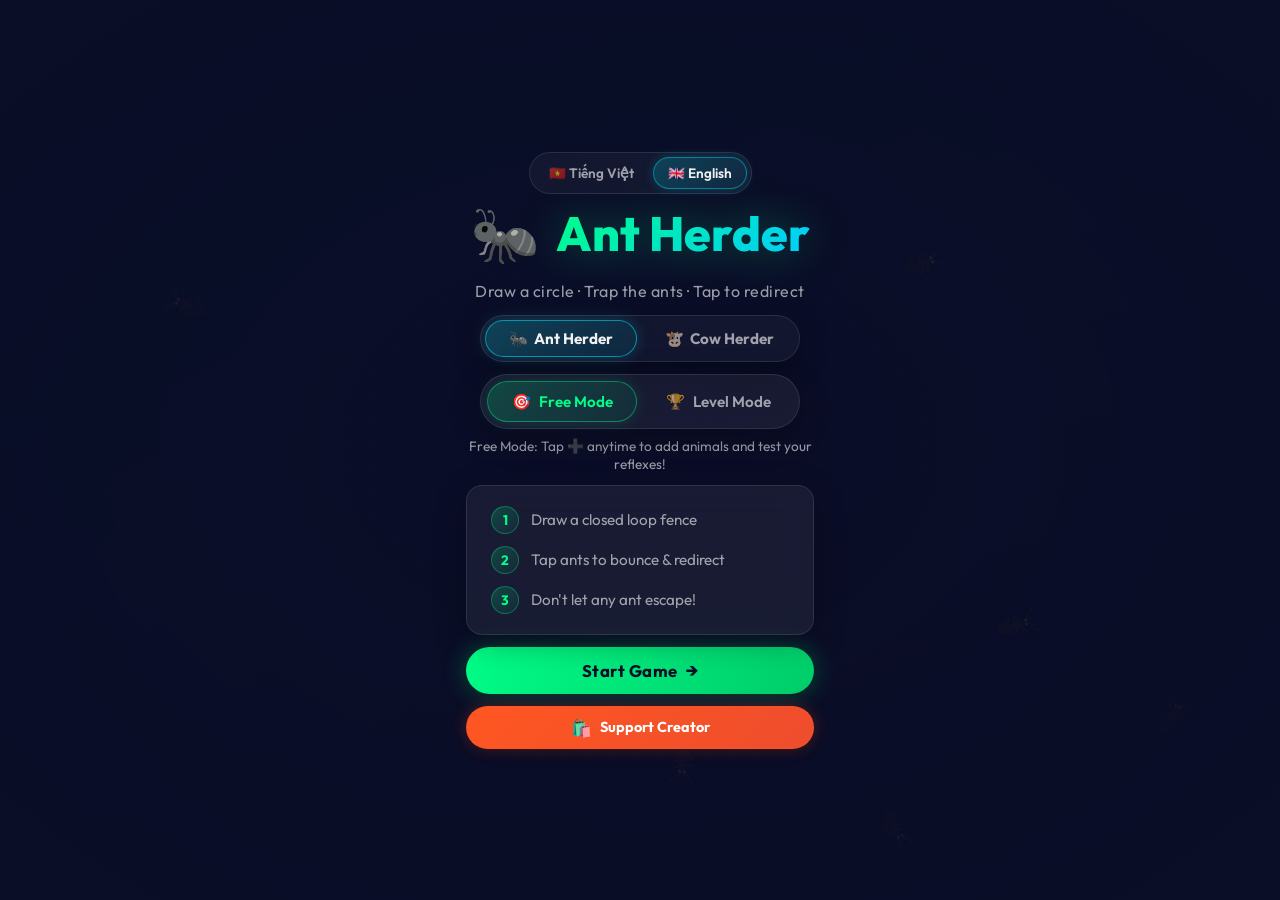
==== index.html @ d27cbdc3 "feat: add Cow Herding (Chăn Bò) game mode with custom graphics, audio moos, and animal switcher" ====
<!DOCTYPE html>
<html lang="vi">
<head>
  <meta charset="UTF-8">
  <meta name="viewport" content="width=device-width, initial-scale=1.0, user-scalable=no, maximum-scale=1.0">
  <meta name="description" content="Chăn Kiến - Trò chơi vẽ vòng tròn và giữ kiến bên trong. Chơi trên web và điện thoại Android!">
  <meta name="theme-color" content="#0a0e27">
  
  <!-- PWA & Mobile Meta Tags -->
  <link rel="manifest" href="manifest.json">
  <link rel="icon" type="image/png" href="favicon.png">
  <link rel="apple-touch-icon" href="icons/icon-192.png">
  <meta name="mobile-web-app-capable" content="yes">
  <meta name="apple-mobile-web-app-capable" content="yes">
  <meta name="apple-mobile-web-app-status-bar-style" content="black-translucent">
  <meta name="apple-mobile-web-app-title" content="Chăn Kiến">
  
  <title>🐜 Chăn Kiến - Ant Herding Game</title>
  <link rel="preconnect" href="https://fonts.googleapis.com">
  <link rel="preconnect" href="https://fonts.gstatic.com" crossorigin>
  <link href="https://fonts.googleapis.com/css2?family=Outfit:wght@400;600;700;800&display=swap" rel="stylesheet">
  <link rel="stylesheet" href="style.css">
</head>
<body>
  <div id="game-container">
    <!-- Game Canvas -->
    <canvas id="game-canvas"></canvas>

    <!-- HUD Overlay -->
    <div id="hud" class="glass-panel">
      <div id="level-badge" class="hud-item level-badge hidden">🏆 Cấp 1</div>
      <div id="level-divider" class="hud-divider hidden"></div>
      <div id="score" class="hud-item">⏱ 00:00</div>
      <div class="hud-divider"></div>
      <div id="ant-count" class="hud-item">🐜 × 0</div>
    </div>

    <!-- In-Game Controls (Top-Right: Pause & Quick Restart) -->
    <div id="in-game-controls">
      <button id="pause-btn" class="hud-control-btn" aria-label="Tạm dừng" title="Tạm dừng / Pause">
        <span>⏸</span>
      </button>
      <button id="quick-restart-btn" class="hud-control-btn" aria-label="Chơi lại" title="Chơi lại / Restart">
        <span>↻</span>
      </button>
    </div>

    <!-- Add Ant FAB -->
    <button id="add-ant-btn" aria-label="Thêm kiến">
      <span class="fab-icon">➕</span>
      <span id="add-ant-label" class="fab-label">Thêm kiến</span>
    </button>

    <!-- Drawing Instruction -->
    <div id="draw-instruction">
      <div class="instruction-icon">✏️</div>
      <div id="instruction-text" class="instruction-text">Vẽ một vòng khép kín trên màn hình!</div>
    </div>

    <!-- Start Screen -->
    <div id="start-screen" class="overlay visible">
      <div class="overlay-content">
        <!-- Language Switcher -->
        <div class="lang-switcher-container">
          <div class="lang-switcher">
            <button type="button" class="lang-btn active" data-lang="vi">🇻🇳 Tiếng Việt</button>
            <button type="button" class="lang-btn" data-lang="en">🇬🇧 English</button>
          </div>
        </div>

        <h1 class="game-title">
          <span id="title-emoji" class="title-emoji">🐜</span>
          <span id="title-text" class="title-text">Chăn Kiến</span>
        </h1>
        <p id="game-subtitle" class="game-subtitle">Vẽ vòng tròn · Đặt kiến vào · Chạm kiến đổi hướng</p>

        <!-- Animal Theme Switcher (Kiến 🐜 / Bò 🐮) -->
        <div class="animal-switcher-container">
          <div class="animal-switcher glass-panel">
            <button type="button" class="animal-btn active" data-animal="ant">
              <span>🐜</span>
              <span id="animal-ant-text">Chăn Kiến</span>
            </button>
            <button type="button" class="animal-btn" data-animal="cow">
              <span>🐮</span>
              <span id="animal-cow-text">Chăn Bò</span>
            </button>
          </div>
        </div>

        <!-- Mode Switcher -->
        <div class="mode-switcher-container">
          <div class="mode-switcher glass-panel">
            <button type="button" class="mode-btn active" data-mode="free">
              <span class="mode-icon">🎯</span>
              <span id="mode-free-text" class="mode-text">Tự Do</span>
            </button>
            <button type="button" class="mode-btn" data-mode="level">
              <span class="mode-icon">🏆</span>
              <span id="mode-level-text" class="mode-text">Cấp Độ</span>
            </button>
          </div>
          <div id="mode-desc" class="mode-desc">Chế độ Tự Do: Tự nhấn ➕ để thêm thú tùy thích</div>
        </div>

        <div class="rules-box glass-panel">
          <div class="rule"><span class="rule-num">1</span> <span id="rule-1-text">Vẽ một vòng khép kín</span></div>
          <div class="rule"><span class="rule-num">2</span> <span id="rule-2-text">Chạm vào kiến để đổi hướng</span></div>
          <div class="rule"><span class="rule-num">3</span> <span id="rule-3-text">Đừng để kiến thoát ra!</span></div>
        </div>
        <div class="action-buttons-group">
          <button id="start-btn" class="btn-primary">
            <span id="start-btn-text">Bắt Đầu</span>
            <span class="btn-arrow">→</span>
          </button>
          <button id="install-pwa-btn" class="btn-install" type="button">
            <span>📱</span>
            <span id="install-btn-text">Cài Đặt App Vào Điện Thoại</span>
          </button>
          <a href="https://s.shopee.vn/3qMPGGcTFV" target="_blank" rel="noopener noreferrer" class="shopee-btn" aria-label="Shopee">
            <span class="shopee-icon">🛍️</span>
            <span id="shopee-btn-text">Click Shopee để ủng hộ</span>
          </a>
        </div>
      </div>
    </div>

    <!-- Pause Screen Modal -->
    <div id="pause-screen" class="overlay">
      <div class="overlay-content">
        <h2 id="pause-title" class="gameover-title">⏸ Đang Tạm Dừng</h2>
        <div class="score-card glass-panel">
          <div class="score-row">
            <span id="pause-label-mode" class="score-label">🎮 Chế độ</span>
            <span id="pause-mode-val" class="score-value">Tự Do</span>
          </div>
          <div class="score-row">
            <span id="pause-label-time" class="score-label">⏱ Thời gian</span>
            <span id="pause-time-val" class="score-value">00:00</span>
          </div>
          <div class="score-row">
            <span id="pause-label-ants" class="score-label">🐜 Số kiến</span>
            <span id="pause-ants-val" class="score-value">0</span>
          </div>
        </div>
        <div class="action-buttons-group">
          <button id="resume-btn" class="btn-primary">
            <span id="resume-btn-text">Tiếp Tục Chơi</span>
            <span class="btn-arrow">▶</span>
          </button>
          <div class="btn-row-dual">
            <button id="pause-restart-btn" class="btn-secondary" type="button">
              <span>↻</span>
              <span id="pause-restart-text">Chơi Lại</span>
            </button>
            <button id="pause-menu-btn" class="btn-secondary" type="button">
              <span>🏠</span>
              <span id="pause-menu-text">Menu</span>
            </button>
          </div>
        </div>
      </div>
    </div>

    <!-- Game Over Screen -->
    <div id="game-over-screen" class="overlay">
      <div class="overlay-content">
        <!-- Taunting Ant Face -->
        <div class="taunt-container">
          <div class="taunt-ant">
            <div class="taunt-antenna left"></div>
            <div class="taunt-antenna right"></div>
            <div class="taunt-head">
              <div class="taunt-eye left"><div class="taunt-pupil"></div></div>
              <div class="taunt-eye right"><div class="taunt-pupil"></div></div>
              <div class="taunt-mouth">
                <div class="taunt-tongue"></div>
              </div>
            </div>
          </div>
          <div id="taunt-bubble" class="taunt-text">Lêu lêu! 😝</div>
        </div>
        <h2 id="gameover-title" class="gameover-title">Kiến Thoát Rồi!</h2>
        <div class="score-card glass-panel">
          <div class="score-row">
            <span id="score-label-mode" class="score-label">🎮 Chế độ</span>
            <span id="final-mode" class="score-value">Tự Do</span>
          </div>
          <div id="final-level-row" class="score-row hidden">
            <span id="score-label-level" class="score-label">⭐ Cấp đạt được</span>
            <span id="final-level" class="score-value">Cấp 1</span>
          </div>
          <div class="score-row">
            <span id="score-label-time" class="score-label">⏱ Thời gian</span>
            <span id="final-score" class="score-value">00:00</span>
          </div>
          <div class="score-row">
            <span id="score-label-ants" class="score-label">🐜 Số kiến</span>
            <span id="final-ants" class="score-value">0</span>
          </div>
          <div class="score-divider"></div>
          <div class="score-row highlight">
            <span id="score-label-record" class="score-label">🏆 Kỷ lục</span>
            <span id="high-score" class="score-value">00:00</span>
          </div>
        </div>

        <!-- Google Ads / Support Slot (Ready for Google AdSense) -->
        <div id="ad-slot-wrapper" class="ad-slot-wrapper glass-panel">
          <div class="ad-header">
            <span class="ad-tag">📢 <span id="ad-tag-text">Quảng Cáo / Ủng Hộ</span></span>
            <span id="ad-subtitle-text" class="ad-subtitle">Ủng hộ duy trì máy chủ</span>
          </div>
          <div id="google-ad-container" class="ad-content-box">
            <!-- 
              ============================================================
              DANH CHO GOOGLE ADSENSE (Dán mã adsbygoogle vào đây sau này)
              ============================================================
            -->
            <div class="ad-placeholder-inner">
              <span class="ad-placeholder-icon">🎁</span>
              <p id="ad-placeholder-text" class="ad-placeholder-text">Cảm ơn bạn đã chơi! Click ủng hộ giúp tác giả duy trì máy chủ nhé.</p>
            </div>
          </div>
        </div>

        <div class="action-buttons-group">
          <button id="restart-btn" class="btn-primary">
            <span id="restart-btn-text">Chơi Lại</span>
            <span class="btn-arrow">↻</span>
          </button>
          <div class="btn-row-dual">
            <button id="share-btn" class="btn-share" type="button">
              <span>📤</span>
              <span id="share-btn-text">Chia Sẻ</span>
            </button>
            <button id="gameover-menu-btn" class="btn-secondary" type="button">
              <span>🏠</span>
              <span id="gameover-menu-text">Menu</span>
            </button>
          </div>
          <a href="https://s.shopee.vn/3qMPGGcTFV" target="_blank" rel="noopener noreferrer" class="shopee-btn" aria-label="Shopee">
            <span class="shopee-icon">🛍️</span>
            <span id="shopee-btn-text-2">Click Shopee để ủng hộ</span>
          </a>
        </div>
      </div>
    </div>

    <!-- Toast Notification -->
    <div id="toast-msg">Đã sao chép thành tựu! 🎉</div>

    <!-- Floating Shopee Corner Badge -->
    <a href="https://s.shopee.vn/3qMPGGcTFV" target="_blank" rel="noopener noreferrer" id="floating-shopee" class="floating-shopee" title="Click Shopee để ủng hộ">
      <span class="floating-shopee-icon">🛍️</span>
      <span class="floating-shopee-text">Ủng hộ Shopee</span>
    </a>
  </div>

  <script src="game.js"></script>

  <!-- PWA Service Worker & Install Handler -->
  <script>
    // Register Service Worker & Auto Update
    if ('serviceWorker' in navigator) {
      window.addEventListener('load', () => {
        navigator.serviceWorker.register('./sw.js')
          .then((reg) => {
            console.log('[PWA] Service Worker registered with scope:', reg.scope);
            reg.update(); // Force check for new version from server
          })
          .catch((err) => console.error('[PWA] Service Worker registration failed:', err));
      });
    }

    // Handle PWA Install Prompt
    let deferredPrompt;
    const installBtn = document.getElementById('install-pwa-btn');

    window.addEventListener('beforeinstallprompt', (e) => {
      e.preventDefault();
      deferredPrompt = e;
      if (installBtn) {
        installBtn.classList.add('visible');
      }
    });

    if (installBtn) {
      installBtn.addEventListener('click', async () => {
        if (!deferredPrompt) return;
        deferredPrompt.prompt();
        const { outcome } = await deferredPrompt.userChoice;
        console.log(`[PWA] User response: ${outcome}`);
        deferredPrompt = null;
        installBtn.classList.remove('visible');
      });
    }

    window.addEventListener('appinstalled', () => {
      console.log('[PWA] App successfully installed');
      if (installBtn) {
        installBtn.classList.remove('visible');
      }
    });
  </script>
</body>
</html>
---- style.css ----
/* ============================================
   CHĂN KIẾN - ANT HERDING GAME
   Design System & Styles
   ============================================ */

/* --- CSS Custom Properties --- */
:root {
  --bg-primary: #0a0e27;
  --bg-secondary: #0d1333;
  --bg-accent: #1a0a2e;
  --neon-green: #00ff88;
  --neon-green-dim: #00cc6a;
  --neon-glow: rgba(0, 255, 136, 0.4);
  --glass-bg: rgba(255, 255, 255, 0.06);
  --glass-border: rgba(255, 255, 255, 0.1);
  --glass-shadow: rgba(0, 0, 0, 0.3);
  --text-primary: #f0f0f0;
  --text-secondary: rgba(255, 255, 255, 0.6);
  --text-accent: #00ff88;
  --danger: #ff4d6a;
  --gold: #ffd700;
  --font-main: 'Outfit', sans-serif;
  --radius-sm: 8px;
  --radius-md: 16px;
  --radius-lg: 24px;
  --radius-xl: 32px;
  --transition-fast: 0.2s ease;
  --transition-normal: 0.35s ease;
  --transition-slow: 0.6s ease;
}

/* --- Reset & Base --- */
*,
*::before,
*::after {
  margin: 0;
  padding: 0;
  box-sizing: border-box;
}

html, body {
  width: 100%;
  height: 100%;
  overflow: hidden;
  font-family: var(--font-main);
  background: var(--bg-primary);
  color: var(--text-primary);
  -webkit-tap-highlight-color: transparent;
  -webkit-touch-callout: none;
  user-select: none;
  touch-action: none;
}

/* --- Game Container --- */
#game-container {
  position: relative;
  width: 100vw;
  height: 100vh;
  overflow: hidden;
}

#game-canvas {
  display: block;
  width: 100%;
  height: 100%;
  touch-action: none;
  cursor: crosshair;
}

/* --- Glass Panel Utility --- */
.glass-panel {
  background: var(--glass-bg);
  backdrop-filter: blur(16px);
  -webkit-backdrop-filter: blur(16px);
  border: 1px solid var(--glass-border);
  box-shadow: 0 8px 32px var(--glass-shadow);
}

/* --- HUD --- */
#hud {
  position: fixed;
  top: 20px;
  left: 50%;
  transform: translateX(-50%);
  display: flex;
  align-items: center;
  gap: 12px;
  padding: 10px 24px;
  border-radius: var(--radius-xl);
  z-index: 10;
  pointer-events: none;
  opacity: 0;
  transition: opacity var(--transition-normal), transform var(--transition-normal);
}

#hud.visible {
  opacity: 1;
  transform: translateX(-50%) translateY(0);
}

.hud-item {
  font-size: 1.1rem;
  font-weight: 600;
  white-space: nowrap;
  letter-spacing: 0.5px;
}

.hud-divider {
  width: 1px;
  height: 20px;
  background: var(--glass-border);
}

/* --- Add Ant FAB --- */
#add-ant-btn {
  position: fixed;
  bottom: 32px;
  right: 32px;
  display: flex;
  align-items: center;
  gap: 8px;
  padding: 14px 24px;
  background: linear-gradient(135deg, rgba(0, 255, 136, 0.15), rgba(0, 255, 136, 0.05));
  backdrop-filter: blur(16px);
  -webkit-backdrop-filter: blur(16px);
  border: 1.5px solid rgba(0, 255, 136, 0.3);
  border-radius: var(--radius-xl);
  color: var(--neon-green);
  font-family: var(--font-main);
  font-size: 1rem;
  font-weight: 600;
  cursor: pointer;
  z-index: 10;
  opacity: 0;
  pointer-events: none;
  transition: all var(--transition-normal);
  box-shadow: 0 0 20px rgba(0, 255, 136, 0.1), 0 4px 16px var(--glass-shadow);
}

#add-ant-btn.visible {
  opacity: 1;
  pointer-events: auto;
  animation: fabEntrance 0.5s ease backwards;
}

#add-ant-btn:hover {
  background: linear-gradient(135deg, rgba(0, 255, 136, 0.25), rgba(0, 255, 136, 0.1));
  border-color: rgba(0, 255, 136, 0.5);
  box-shadow: 0 0 30px rgba(0, 255, 136, 0.2), 0 4px 20px var(--glass-shadow);
  transform: scale(1.05);
}

#add-ant-btn:active {
  transform: scale(0.95);
}

.fab-icon {
  font-size: 1.2rem;
}

/* --- Drawing Instruction --- */
#draw-instruction {
  position: fixed;
  top: 50%;
  left: 50%;
  transform: translate(-50%, -50%);
  display: flex;
  flex-direction: column;
  align-items: center;
  gap: 12px;
  opacity: 0;
  pointer-events: none;
  transition: opacity var(--transition-normal);
  z-index: 10;
}

#draw-instruction.visible {
  opacity: 1;
  animation: instructionPulse 2s ease-in-out infinite;
}

.instruction-icon {
  font-size: 3rem;
  animation: bounce 1.5s ease-in-out infinite;
}

.instruction-text {
  font-size: 1.3rem;
  font-weight: 600;
  color: var(--text-secondary);
  text-align: center;
  text-shadow: 0 0 20px rgba(0, 0, 0, 0.5);
}

/* --- Overlay Screens (Start & Game Over & Pause) --- */
.overlay {
  position: fixed;
  inset: 0;
  display: flex;
  align-items: center;
  justify-content: center;
  z-index: 100;
  opacity: 0;
  pointer-events: none;
  transition: opacity var(--transition-slow);
  overflow-y: auto;
  -webkit-overflow-scrolling: touch;
  padding: 16px 0;
  box-sizing: border-box;
}

.overlay.visible {
  opacity: 1;
  pointer-events: auto;
}

.overlay::before {
  content: '';
  position: fixed;
  inset: 0;
  background: radial-gradient(ellipse at center, rgba(10, 14, 39, 0.85), rgba(10, 14, 39, 0.98));
  pointer-events: none;
}

.overlay-content {
  position: relative;
  display: flex;
  flex-direction: column;
  align-items: center;
  gap: 12px;
  padding: 20px 16px;
  max-width: 380px;
  width: 92%;
  margin: auto;
  box-sizing: border-box;
  animation: slideUp 0.5s ease backwards;
}

.overlay.visible .overlay-content {
  animation: slideUp 0.5s ease backwards;
}

/* Hide floating corner shopee when any overlay is active */
.overlay.visible ~ #floating-shopee {
  display: none !important;
}

/* --- Start Screen --- */
.lang-switcher-container {
  display: flex;
  justify-content: center;
  width: 100%;
  margin-bottom: -8px;
}

.lang-switcher {
  display: inline-flex;
  gap: 4px;
  padding: 4px;
  border-radius: var(--radius-xl);
  background: rgba(255, 255, 255, 0.04);
  border: 1px solid var(--glass-border);
}

.lang-btn {
  display: inline-flex;
  align-items: center;
  gap: 6px;
  padding: 6px 14px;
  background: transparent;
  border: 1px solid transparent;
  border-radius: var(--radius-lg);
  color: var(--text-secondary);
  font-family: var(--font-main);
  font-size: 0.85rem;
  font-weight: 600;
  cursor: pointer;
  transition: all var(--transition-fast);
}

.lang-btn:hover {
  color: var(--text-primary);
}

.lang-btn.active {
  background: linear-gradient(135deg, rgba(0, 243, 255, 0.2), rgba(0, 243, 255, 0.08));
  border-color: rgba(0, 243, 255, 0.4);
  color: var(--neon-cyan);
  box-shadow: 0 0 12px rgba(0, 243, 255, 0.2);
}

.game-title {
  display: flex;
  align-items: center;
  gap: 16px;
}

.title-emoji {
  font-size: 3.5rem;
  animation: antWalk 1s ease-in-out infinite;
}

.title-text {
  font-size: 3rem;
  font-weight: 800;
  background: linear-gradient(135deg, var(--neon-green), #00ccff);
  -webkit-background-clip: text;
  -webkit-text-fill-color: transparent;
  background-clip: text;
  text-shadow: none;
  filter: drop-shadow(0 0 20px rgba(0, 255, 136, 0.3));
}

.game-subtitle {
  font-size: 1rem;
  color: var(--text-secondary);
  text-align: center;
  letter-spacing: 0.5px;
}

/* --- Animal Switcher (Kiến 🐜 / Bò 🐮) --- */
.animal-switcher-container {
  display: flex;
  justify-content: center;
  width: 100%;
  margin-top: 2px;
}

.animal-switcher {
  display: flex;
  gap: 6px;
  padding: 4px;
  border-radius: var(--radius-xl);
  background: rgba(255, 255, 255, 0.04);
  border: 1px solid var(--glass-border);
  width: 100%;
  max-width: 320px;
}

.animal-btn {
  flex: 1;
  display: flex;
  align-items: center;
  justify-content: center;
  gap: 6px;
  padding: 8px 14px;
  background: transparent;
  border: 1px solid transparent;
  border-radius: var(--radius-lg);
  color: var(--text-secondary);
  font-family: var(--font-main);
  font-size: 0.95rem;
  font-weight: 700;
  cursor: pointer;
  transition: all var(--transition-fast);
}

.animal-btn:hover {
  color: var(--text-primary);
  background: rgba(255, 255, 255, 0.06);
}

.animal-btn.active {
  background: linear-gradient(135deg, rgba(0, 243, 255, 0.2), rgba(0, 243, 255, 0.08));
  border-color: rgba(0, 243, 255, 0.5);
  color: var(--neon-cyan);
  box-shadow: 0 0 15px rgba(0, 243, 255, 0.2);
}

/* --- Mode Switcher --- */
.mode-switcher-container {
  display: flex;
  flex-direction: column;
  align-items: center;
  gap: 8px;
  width: 100%;
}

.mode-switcher {
  display: flex;
  gap: 6px;
  padding: 6px;
  border-radius: var(--radius-xl);
  width: 100%;
  max-width: 320px;
}

.mode-btn {
  flex: 1;
  display: flex;
  align-items: center;
  justify-content: center;
  gap: 8px;
  padding: 10px 16px;
  background: transparent;
  border: 1px solid transparent;
  border-radius: var(--radius-lg);
  color: var(--text-secondary);
  font-family: var(--font-main);
  font-size: 0.95rem;
  font-weight: 600;
  cursor: pointer;
  transition: all var(--transition-fast);
}

.mode-btn:hover {
  color: var(--text-primary);
  background: rgba(255, 255, 255, 0.04);
}

.mode-btn.active {
  background: linear-gradient(135deg, rgba(0, 255, 136, 0.2), rgba(0, 255, 136, 0.08));
  border-color: rgba(0, 255, 136, 0.4);
  color: var(--neon-green);
  box-shadow: 0 0 15px rgba(0, 255, 136, 0.15);
}

.mode-desc {
  font-size: 0.85rem;
  color: var(--text-secondary);
  text-align: center;
  min-height: 20px;
}

/* --- Level Badge in HUD --- */
.level-badge {
  color: var(--gold);
  font-weight: 700;
  text-shadow: 0 0 10px rgba(255, 215, 0, 0.3);
  transition: all 0.3s ease;
}

.level-badge.pulse {
  animation: levelBadgePulse 0.8s ease-in-out 2;
}

@keyframes levelBadgePulse {
  0%, 100% {
    transform: scale(1);
    color: var(--gold);
    text-shadow: 0 0 10px rgba(255, 215, 0, 0.3);
  }
  50% {
    transform: scale(1.25);
    color: #fff;
    text-shadow: 0 0 25px rgba(255, 215, 0, 0.9), 0 0 35px var(--neon-green);
  }
}

.rules-box {
  display: flex;
  flex-direction: column;
  gap: 12px;
  padding: 20px 24px;
  border-radius: var(--radius-md);
  width: 100%;
}

.rule {
  display: flex;
  align-items: center;
  gap: 12px;
  font-size: 0.95rem;
  color: var(--text-secondary);
}

.rule-num {
  display: flex;
  align-items: center;
  justify-content: center;
  width: 28px;
  height: 28px;
  border-radius: 50%;
  background: linear-gradient(135deg, rgba(0, 255, 136, 0.2), rgba(0, 255, 136, 0.05));
  border: 1px solid rgba(0, 255, 136, 0.3);
  color: var(--neon-green);
  font-weight: 700;
  font-size: 0.85rem;
  flex-shrink: 0;
}

/* --- Action Buttons Group --- */
.action-buttons-group {
  display: flex;
  flex-direction: column;
  align-items: center;
  gap: 12px;
  width: 100%;
}

/* --- Install App Button (PWA) --- */
.btn-install {
  display: none;
  align-items: center;
  justify-content: center;
  gap: 10px;
  width: 100%;
  padding: 12px 28px;
  background: linear-gradient(135deg, rgba(0, 243, 255, 0.15), rgba(0, 243, 255, 0.05));
  border: 1.5px solid rgba(0, 243, 255, 0.4);
  border-radius: var(--radius-xl);
  color: var(--neon-cyan);
  font-family: var(--font-main);
  font-size: 1rem;
  font-weight: 600;
  cursor: pointer;
  transition: all var(--transition-fast);
  box-shadow: 0 0 20px rgba(0, 243, 255, 0.15);
}

.btn-install.visible {
  display: flex;
}

.btn-install:hover {
  background: linear-gradient(135deg, rgba(0, 243, 255, 0.3), rgba(0, 243, 255, 0.1));
  border-color: rgba(0, 243, 255, 0.7);
  box-shadow: 0 0 30px rgba(0, 243, 255, 0.3);
  transform: translateY(-2px) scale(1.02);
}

/* --- Primary Button --- */
.btn-primary {
  display: flex;
  align-items: center;
  justify-content: center;
  gap: 8px;
  width: 100%;
  padding: 12px 24px;
  background: linear-gradient(135deg, var(--neon-green), var(--neon-green-dim));
  border: none;
  border-radius: var(--radius-xl);
  color: #0a0e27;
  font-family: var(--font-main);
  font-size: 1.05rem;
  font-weight: 700;
  cursor: pointer;
  transition: all var(--transition-fast);
  box-shadow: 0 0 25px rgba(0, 255, 136, 0.3), 0 4px 12px rgba(0, 0, 0, 0.3);
  letter-spacing: 0.5px;
  text-decoration: none;
}

.btn-primary:hover {
  transform: translateY(-2px) scale(1.02);
  box-shadow: 0 0 35px rgba(0, 255, 136, 0.4), 0 6px 18px rgba(0, 0, 0, 0.3);
}

.btn-primary:active {
  transform: translateY(0) scale(0.98);
  box-shadow: 0 0 15px rgba(0, 255, 136, 0.2), 0 2px 6px rgba(0, 0, 0, 0.3);
}

/* --- Dual Buttons Row --- */
.btn-row-dual {
  display: grid;
  grid-template-columns: 1fr 1fr;
  gap: 8px;
  width: 100%;
}

/* --- Share Button --- */
.btn-share {
  display: flex;
  align-items: center;
  justify-content: center;
  gap: 6px;
  width: 100%;
  padding: 10px 14px;
  background: linear-gradient(135deg, rgba(147, 51, 234, 0.25), rgba(59, 130, 246, 0.25));
  border: 1.5px solid rgba(168, 85, 247, 0.5);
  border-radius: var(--radius-xl);
  color: #c084fc;
  font-family: var(--font-main);
  font-size: 0.92rem;
  font-weight: 700;
  cursor: pointer;
  transition: all var(--transition-fast);
  box-shadow: 0 0 15px rgba(168, 85, 247, 0.2);
}

.btn-share:hover {
  background: linear-gradient(135deg, rgba(147, 51, 234, 0.4), rgba(59, 130, 246, 0.4));
  border-color: rgba(192, 132, 252, 0.8);
  box-shadow: 0 0 25px rgba(168, 85, 247, 0.4);
  transform: translateY(-2px) scale(1.02);
  color: #ffffff;
}

.btn-share:active {
  transform: scale(0.98);
}

/* --- Secondary Button (Menu / Pause buttons) --- */
.btn-secondary {
  display: flex;
  align-items: center;
  justify-content: center;
  gap: 6px;
  width: 100%;
  padding: 10px 14px;
  background: rgba(255, 255, 255, 0.06);
  border: 1.5px solid var(--glass-border);
  border-radius: var(--radius-xl);
  color: var(--text-primary);
  font-family: var(--font-main);
  font-size: 0.92rem;
  font-weight: 600;
  cursor: pointer;
  transition: all var(--transition-fast);
}

.btn-secondary:hover {
  background: rgba(255, 255, 255, 0.12);
  border-color: rgba(255, 255, 255, 0.25);
  transform: translateY(-2px) scale(1.02);
}

.btn-secondary:active {
  transform: scale(0.98);
}

/* --- In-Game Controls (Top-Right Floating) --- */
#in-game-controls {
  position: fixed;
  top: 14px;
  right: 14px;
  display: flex;
  align-items: center;
  gap: 8px;
  z-index: 50;
  opacity: 0;
  pointer-events: none;
  transition: opacity var(--transition-normal);
}

#in-game-controls.visible {
  opacity: 1;
  pointer-events: auto;
}

.hud-control-btn {
  display: flex;
  align-items: center;
  justify-content: center;
  width: 40px;
  height: 40px;
  border-radius: 50%;
  background: rgba(16, 22, 58, 0.75);
  backdrop-filter: blur(12px);
  -webkit-backdrop-filter: blur(12px);
  border: 1.5px solid var(--glass-border);
  color: var(--text-primary);
  font-size: 1.1rem;
  cursor: pointer;
  transition: all var(--transition-fast);
  box-shadow: 0 4px 12px rgba(0, 0, 0, 0.3);
}

.hud-control-btn:hover {
  background: rgba(0, 243, 255, 0.15);
  border-color: var(--neon-cyan);
  color: var(--neon-cyan);
  box-shadow: 0 0 15px rgba(0, 243, 255, 0.3);
  transform: scale(1.08);
}

.hud-control-btn:active {
  transform: scale(0.95);
}

/* --- Toast Notification --- */
#toast-msg {
  position: fixed;
  bottom: 24px;
  left: 50%;
  transform: translateX(-50%) translateY(100px);
  background: linear-gradient(135deg, rgba(16, 22, 58, 0.95), rgba(10, 14, 39, 0.98));
  backdrop-filter: blur(16px);
  -webkit-backdrop-filter: blur(16px);
  border: 1.5px solid var(--neon-cyan);
  box-shadow: 0 0 30px rgba(0, 243, 255, 0.3), 0 8px 32px rgba(0, 0, 0, 0.5);
  color: #ffffff;
  font-family: var(--font-main);
  font-size: 0.9rem;
  font-weight: 600;
  padding: 10px 20px;
  border-radius: var(--radius-xl);
  z-index: 999;
  opacity: 0;
  pointer-events: none;
  transition: all 0.35s cubic-bezier(0.175, 0.885, 0.32, 1.275);
}

#toast-msg.show {
  opacity: 1;
  transform: translateX(-50%) translateY(0);
}

/* --- Shopee Link Button --- */
.shopee-btn {
  display: flex;
  align-items: center;
  justify-content: center;
  gap: 8px;
  width: 100%;
  padding: 10px 20px;
  background: linear-gradient(135deg, #ff5722, #ee4d2d);
  border: 1px solid rgba(255, 87, 34, 0.5);
  border-radius: var(--radius-xl);
  color: #ffffff;
  font-family: var(--font-main);
  font-size: 0.9rem;
  font-weight: 700;
  text-decoration: none;
  cursor: pointer;
  transition: all var(--transition-fast);
  box-shadow: 0 0 15px rgba(238, 77, 45, 0.3), 0 4px 10px rgba(0, 0, 0, 0.3);
}

.shopee-btn:hover {
  background: linear-gradient(135deg, #ff6b3d, #ff5722);
  transform: translateY(-2px) scale(1.02);
  box-shadow: 0 0 20px rgba(238, 77, 45, 0.5), 0 6px 14px rgba(0, 0, 0, 0.4);
}

.shopee-btn:active {
  transform: translateY(0) scale(0.98);
}

.shopee-icon {
  font-size: 1.05rem;
}

/* --- Floating Shopee Corner Badge --- */
.floating-shopee {
  position: fixed;
  bottom: 20px;
  left: 20px;
  display: flex;
  align-items: center;
  gap: 6px;
  padding: 8px 16px;
  background: linear-gradient(135deg, rgba(238, 77, 45, 0.85), rgba(255, 87, 34, 0.75));
  backdrop-filter: blur(12px);
  -webkit-backdrop-filter: blur(12px);
  border: 1px solid rgba(255, 120, 80, 0.4);
  border-radius: var(--radius-xl);
  color: #ffffff;
  font-family: var(--font-main);
  font-size: 0.85rem;
  font-weight: 700;
  text-decoration: none;
  z-index: 90;
  box-shadow: 0 0 15px rgba(238, 77, 45, 0.3), 0 4px 12px rgba(0, 0, 0, 0.3);
  transition: all var(--transition-fast);
  animation: shopeePulse 3s infinite ease-in-out;
}

.floating-shopee:hover {
  transform: translateY(-2px) scale(1.06);
  box-shadow: 0 0 25px rgba(238, 77, 45, 0.5), 0 6px 16px rgba(0, 0, 0, 0.4);
}

.floating-shopee:active {
  transform: scale(0.95);
}

@keyframes shopeePulse {
  0%, 100% { box-shadow: 0 0 12px rgba(238, 77, 45, 0.25); }
  50% { box-shadow: 0 0 24px rgba(238, 77, 45, 0.6); }
}

.btn-arrow {
  font-size: 1.15rem;
  transition: transform var(--transition-fast);
}

.btn-primary:hover .btn-arrow {
  transform: translateX(4px);
}

/* --- Google Ads / Support Ad Slot Wrapper --- */
.ad-slot-wrapper {
  display: flex;
  flex-direction: column;
  gap: 4px;
  width: 100%;
  padding: 8px 12px;
  border-radius: var(--radius-md);
  border: 1px dashed rgba(0, 243, 255, 0.35);
  background: linear-gradient(135deg, rgba(0, 243, 255, 0.05), rgba(10, 14, 39, 0.7));
  box-shadow: 0 2px 10px rgba(0, 0, 0, 0.2);
  transition: all var(--transition-normal);
}

.ad-slot-wrapper:hover {
  border-color: rgba(0, 243, 255, 0.6);
  box-shadow: 0 0 15px rgba(0, 243, 255, 0.15);
}

.ad-header {
  display: flex;
  align-items: center;
  justify-content: space-between;
  gap: 6px;
  font-size: 0.75rem;
  border-bottom: 1px solid rgba(255, 255, 255, 0.08);
  padding-bottom: 3px;
}

.ad-tag {
  color: var(--neon-cyan);
  font-weight: 700;
  letter-spacing: 0.3px;
  display: flex;
  align-items: center;
  gap: 4px;
}

.ad-subtitle {
  color: var(--text-secondary);
  font-size: 0.7rem;
}

.ad-content-box {
  display: flex;
  align-items: center;
  justify-content: center;
  min-height: 40px;
  width: 100%;
  overflow: hidden;
  border-radius: var(--radius-sm);
}

.ad-placeholder-inner {
  display: flex;
  align-items: center;
  gap: 8px;
  padding: 4px 6px;
  background: rgba(255, 255, 255, 0.02);
  border-radius: var(--radius-sm);
  width: 100%;
}

.ad-placeholder-icon {
  font-size: 1.25rem;
  animation: adIconBob 2s infinite ease-in-out;
}

@keyframes adIconBob {
  0%, 100% { transform: translateY(0); }
  50% { transform: translateY(-3px) scale(1.1); }
}

.ad-placeholder-text {
  font-size: 0.72rem;
  color: #cbd5e1;
  line-height: 1.25;
  margin: 0;
}

/* --- Taunting Ant Face (Compact) --- */
.taunt-container {
  display: flex;
  flex-direction: column;
  align-items: center;
  gap: 4px;
  animation: tauntBounceIn 0.6s ease backwards 0.1s;
  cursor: pointer;
  padding: 0;
  transition: transform 0.2s ease;
}

.taunt-container:hover {
  transform: scale(1.05);
}

.taunt-container:active {
  transform: scale(0.95);
}

.taunt-container.taunt-pop .taunt-ant {
  animation: tauntCrazyWobble 0.4s ease-in-out infinite alternate;
}

.taunt-container.taunt-pop .taunt-tongue {
  animation: tauntTongueCrazy 0.2s ease-in-out infinite alternate;
}

@keyframes tauntCrazyWobble {
  0% { transform: rotate(-18deg) scale(1.1); }
  100% { transform: rotate(18deg) scale(1.1); }
}

@keyframes tauntTongueCrazy {
  0% { height: 16px; bottom: -12px; }
  100% { height: 26px; bottom: -20px; }
}

.taunt-ant {
  position: relative;
  width: 65px;
  height: 70px;
  animation: tauntWobble 0.6s ease-in-out infinite;
}

.taunt-head {
  position: absolute;
  bottom: 0;
  left: 50%;
  transform: translateX(-50%);
  width: 55px;
  height: 48px;
  background: radial-gradient(ellipse at 40% 35%, #5a3a25, #2d1810);
  border-radius: 50% 50% 45% 45%;
  box-shadow: 0 4px 12px rgba(0, 0, 0, 0.4), inset 0 -2px 6px rgba(0,0,0,0.3);
}

.taunt-eye {
  position: absolute;
  top: 12px;
  width: 13px;
  height: 14px;
  background: #fff;
  border-radius: 50%;
  box-shadow: inset 0 1px 3px rgba(0,0,0,0.1);
  overflow: hidden;
}

.taunt-eye.left { left: 9px; }
.taunt-eye.right { right: 9px; }

.taunt-pupil {
  position: absolute;
  bottom: 3px;
  left: 50%;
  transform: translateX(-50%);
  width: 7px;
  height: 8px;
  background: #1a1a1a;
  border-radius: 50%;
  animation: tauntLookAround 2s ease-in-out infinite;
}

.taunt-pupil::after {
  content: '';
  position: absolute;
  top: 1.5px;
  right: 1px;
  width: 2.5px;
  height: 2.5px;
  background: #fff;
  border-radius: 50%;
}

.taunt-mouth {
  position: absolute;
  bottom: 7px;
  left: 50%;
  transform: translateX(-50%);
  width: 18px;
  height: 9px;
  background: #1a0808;
  border-radius: 0 0 50% 50%;
  overflow: visible;
}

.taunt-tongue {
  position: absolute;
  bottom: -11px;
  left: 50%;
  transform: translateX(-50%);
  width: 12px;
  height: 14px;
  background: linear-gradient(180deg, #ff6b8a, #ff4d6a);
  border-radius: 40% 40% 50% 50%;
  animation: tauntTongue 0.8s ease-in-out infinite;
}

.taunt-tongue::before {
  content: '';
  position: absolute;
  top: 4px;
  left: 50%;
  transform: translateX(-50%);
  width: 1.5px;
  height: 6px;
  background: rgba(0, 0, 0, 0.15);
  border-radius: 1px;
}

.taunt-antenna {
  position: absolute;
  top: 0;
  width: 2px;
  height: 24px;
  background: #3d2b1f;
  border-radius: 2px;
  transform-origin: bottom center;
}

.taunt-antenna.left {
  left: 15px;
  transform: rotate(-25deg);
  animation: tauntAntennaLeft 0.8s ease-in-out infinite;
}

.taunt-antenna.right {
  right: 15px;
  transform: rotate(25deg);
  animation: tauntAntennaRight 0.8s ease-in-out infinite;
}

.taunt-antenna::after {
  content: '';
  position: absolute;
  top: -3px;
  left: 50%;
  transform: translateX(-50%);
  width: 5px;
  height: 5px;
  background: #3d2b1f;
  border-radius: 50%;
}

.taunt-text {
  font-size: 1.25rem;
  font-weight: 800;
  color: var(--gold);
  text-shadow: 0 0 15px rgba(255, 215, 0, 0.4);
  animation: tauntTextBounce 0.5s ease-in-out infinite alternate;
  letter-spacing: 1px;
  margin: 0;
}

@keyframes tauntWobble {
  0%, 100% { transform: rotate(-6deg); }
  50% { transform: rotate(6deg); }
}

@keyframes tauntTongue {
  0%, 100% { height: 14px; bottom: -11px; }
  50% { height: 18px; bottom: -15px; }
}

@keyframes tauntLookAround {
  0%, 100% { transform: translateX(-70%); }
  50% { transform: translateX(-30%); }
}

@keyframes tauntAntennaLeft {
  0%, 100% { transform: rotate(-25deg); }
  50% { transform: rotate(-40deg); }
}

@keyframes tauntAntennaRight {
  0%, 100% { transform: rotate(25deg); }
  50% { transform: rotate(40deg); }
}

@keyframes tauntBounceIn {
  0% { opacity: 0; transform: scale(0.3) translateY(20px); }
  50% { transform: scale(1.1) translateY(-3px); }
  100% { opacity: 1; transform: scale(1) translateY(0); }
}

@keyframes tauntTextBounce {
  from { transform: translateY(0) scale(1); }
  to { transform: translateY(-3px) scale(1.04); }
}

.gameover-title {
  font-size: 1.35rem;
  font-weight: 800;
  color: var(--danger);
  text-shadow: 0 0 20px rgba(255, 77, 106, 0.3);
  margin: 0;
}

.score-card {
  display: flex;
  flex-direction: column;
  gap: 8px;
  padding: 12px 18px;
  border-radius: var(--radius-md);
  width: 100%;
}

.score-row {
  display: flex;
  justify-content: space-between;
  align-items: center;
}

.score-label {
  font-size: 0.9rem;
  color: var(--text-secondary);
}

.score-value {
  font-size: 1.05rem;
  font-weight: 700;
  font-variant-numeric: tabular-nums;
}

.score-divider {
  height: 1px;
  background: var(--glass-border);
}

.score-row.highlight .score-value {
  color: var(--gold);
  text-shadow: 0 0 15px rgba(255, 215, 0, 0.3);
}

.new-record {
  display: none;
  font-size: 0.8rem;
  color: var(--gold);
  font-weight: 600;
  animation: newRecordPulse 1s ease-in-out infinite;
}

.new-record.visible {
  display: inline;
}

/* ============================================
   ANIMATIONS
   ============================================ */

@keyframes slideUp {
  from {
    opacity: 0;
    transform: translateY(30px);
  }
  to {
    opacity: 1;
    transform: translateY(0);
  }
}

@keyframes fabEntrance {
  from {
    opacity: 0;
    transform: scale(0.5) translateY(20px);
  }
  to {
    opacity: 1;
    transform: scale(1) translateY(0);
  }
}

@keyframes instructionPulse {
  0%, 100% { opacity: 0.7; transform: translate(-50%, -50%) scale(1); }
  50% { opacity: 1; transform: translate(-50%, -50%) scale(1.05); }
}

@keyframes bounce {
  0%, 100% { transform: translateY(0); }
  50% { transform: translateY(-8px); }
}

@keyframes antWalk {
  0%, 100% { transform: rotate(-5deg); }
  50% { transform: rotate(5deg); }
}

@keyframes escapeAnt {
  0% { transform: translateX(0) scale(1); opacity: 1; }
  50% { transform: translateX(30px) scale(1.2); opacity: 1; }
  100% { transform: translateX(0) scale(1); opacity: 1; }
}

@keyframes newRecordPulse {
  0%, 100% { opacity: 1; }
  50% { opacity: 0.5; }
}

@keyframes screenShake {
  0%, 100% { transform: translate(0, 0); }
  10% { transform: translate(-3px, -2px); }
  20% { transform: translate(3px, 2px); }
  30% { transform: translate(-2px, 3px); }
  40% { transform: translate(2px, -3px); }
  50% { transform: translate(-1px, 1px); }
}

/* ============================================
   RESPONSIVE
   ============================================ */

@media (max-width: 768px) {
  .title-text {
    font-size: 2rem;
  }

  .title-emoji {
    font-size: 2.2rem;
  }

  .overlay-content {
    padding: 16px 14px;
    gap: 10px;
    max-width: 360px;
  }

  .game-subtitle {
    font-size: 0.85rem;
  }

  .rules-box {
    padding: 12px 14px;
    gap: 8px;
  }

  .rule {
    font-size: 0.82rem;
  }

  #hud {
    top: 10px;
    padding: 6px 14px;
    gap: 6px;
  }

  .hud-item {
    font-size: 0.88rem;
  }

  #add-ant-btn {
    bottom: 20px;
    right: 20px;
    padding: 10px 16px;
    font-size: 0.85rem;
  }
}

/* Compact layout for screens with height <= 700px (iPhone SE, iPhone 8, Galaxy S...) */
@media (max-height: 700px) {
  .overlay {
    padding: 8px 0;
  }

  .overlay-content {
    padding: 12px 14px;
    gap: 8px;
    max-width: 350px;
  }

  .taunt-ant {
    width: 52px;
    height: 56px;
  }

  .taunt-head {
    width: 44px;
    height: 38px;
  }

  .taunt-eye {
    top: 9px;
    width: 10px;
    height: 11px;
  }

  .taunt-text {
    font-size: 1.1rem;
  }

  .gameover-title {
    font-size: 1.2rem;
  }

  .score-card {
    padding: 8px 12px;
    gap: 4px;
  }

  .score-label {
    font-size: 0.82rem;
  }

  .score-value {
    font-size: 0.95rem;
  }

  .ad-slot-wrapper {
    padding: 6px 10px;
    gap: 2px;
  }

  .ad-header {
    font-size: 0.7rem;
    padding-bottom: 2px;
  }

  .ad-content-box {
    min-height: 32px;
  }

  .ad-placeholder-text {
    font-size: 0.68rem;
    line-height: 1.2;
  }

  .action-buttons-group {
    gap: 6px;
  }

  .btn-primary {
    padding: 9px 18px;
    font-size: 0.95rem;
  }

  .btn-share, .btn-secondary {
    padding: 8px 10px;
    font-size: 0.85rem;
  }

  .shopee-btn {
    padding: 8px 14px;
    font-size: 0.82rem;
  }
}

@media (max-width: 380px) {
  .title-text {
    font-size: 1.7rem;
  }

  .overlay-content {
    padding: 12px 12px;
    gap: 8px;
  }

  #add-ant-btn {
    bottom: 14px;
    right: 14px;
  }
}

/* --- Utility --- */
.hidden {
  display: none !important;
}
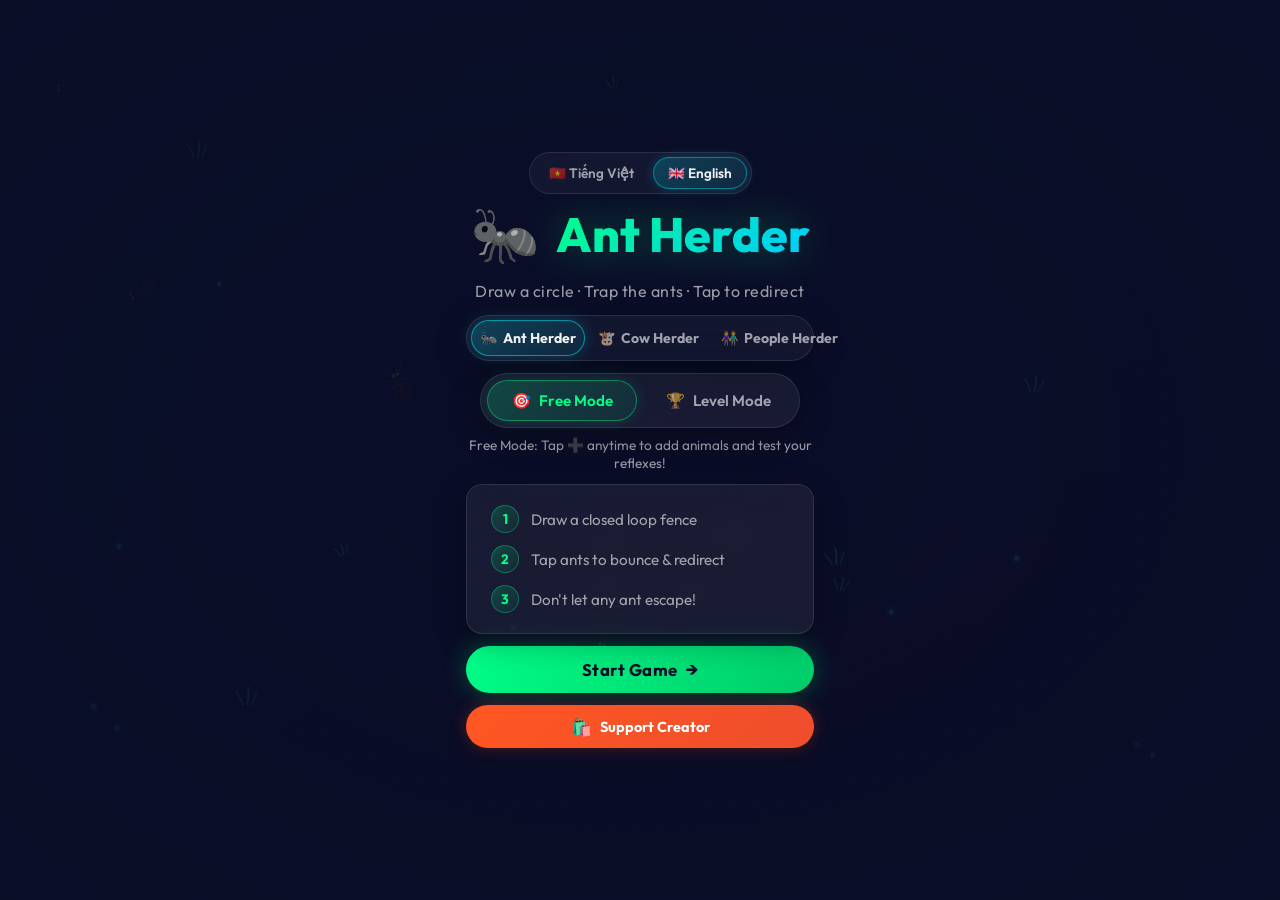
==== commit 062fc393: "feat: Add City Mode 'Chăn Người' with animated lively spots and chibi characters" ====
--- a/index.html
+++ b/index.html
@@ -85,6 +85,10 @@
               <span>🐮</span>
               <span id="animal-cow-text">Chăn Bò</span>
             </button>
+            <button type="button" class="animal-btn" data-animal="person">
+              <span>👫</span>
+              <span id="animal-person-text">Chăn Người</span>
+            </button>
           </div>
         </div>
 
--- a/style.css
+++ b/style.css
@@ -328,13 +328,13 @@
 
 .animal-switcher {
   display: flex;
-  gap: 6px;
+  gap: 4px;
   padding: 4px;
   border-radius: var(--radius-xl);
   background: rgba(255, 255, 255, 0.04);
   border: 1px solid var(--glass-border);
   width: 100%;
-  max-width: 320px;
+  max-width: 360px;
 }
 
 .animal-btn {
@@ -342,16 +342,17 @@
   display: flex;
   align-items: center;
   justify-content: center;
-  gap: 6px;
-  padding: 8px 14px;
+  gap: 5px;
+  padding: 8px 8px;
   background: transparent;
   border: 1px solid transparent;
   border-radius: var(--radius-lg);
   color: var(--text-secondary);
   font-family: var(--font-main);
-  font-size: 0.95rem;
+  font-size: 0.88rem;
   font-weight: 700;
   cursor: pointer;
+  white-space: nowrap;
   transition: all var(--transition-fast);
 }
 
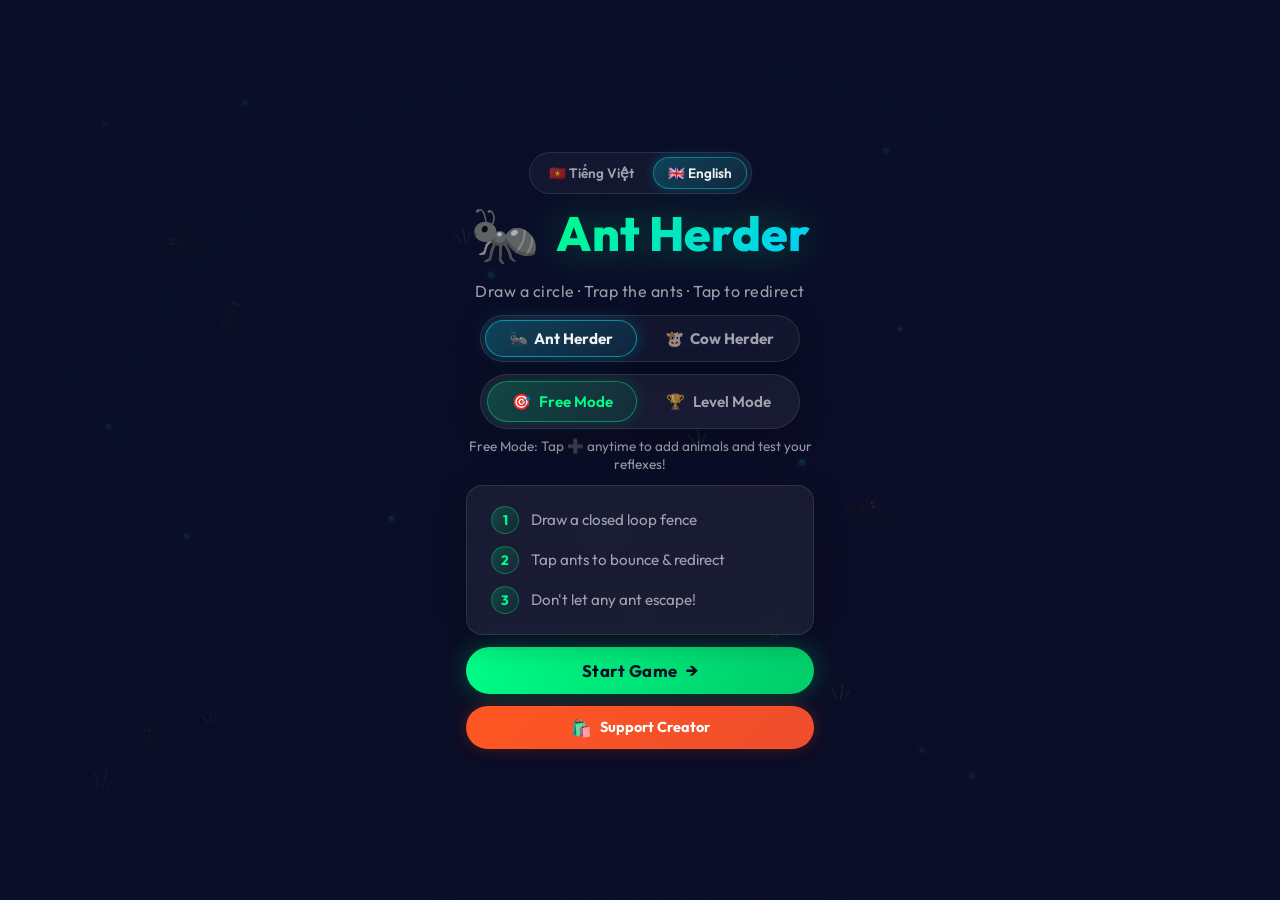
==== commit 747d1ad2: "Revert "feat: Add City Mode 'Chăn Người' with animated lively spots and chibi characters" This rever" ====
--- a/index.html
+++ b/index.html
@@ -85,10 +85,6 @@
               <span>🐮</span>
               <span id="animal-cow-text">Chăn Bò</span>
             </button>
-            <button type="button" class="animal-btn" data-animal="person">
-              <span>👫</span>
-              <span id="animal-person-text">Chăn Người</span>
-            </button>
           </div>
         </div>
 
--- a/style.css
+++ b/style.css
@@ -328,13 +328,13 @@
 
 .animal-switcher {
   display: flex;
-  gap: 4px;
+  gap: 6px;
   padding: 4px;
   border-radius: var(--radius-xl);
   background: rgba(255, 255, 255, 0.04);
   border: 1px solid var(--glass-border);
   width: 100%;
-  max-width: 360px;
+  max-width: 320px;
 }
 
 .animal-btn {
@@ -342,17 +342,16 @@
   display: flex;
   align-items: center;
   justify-content: center;
-  gap: 5px;
-  padding: 8px 8px;
+  gap: 6px;
+  padding: 8px 14px;
   background: transparent;
   border: 1px solid transparent;
   border-radius: var(--radius-lg);
   color: var(--text-secondary);
   font-family: var(--font-main);
-  font-size: 0.88rem;
+  font-size: 0.95rem;
   font-weight: 700;
   cursor: pointer;
-  white-space: nowrap;
   transition: all var(--transition-fast);
 }
 
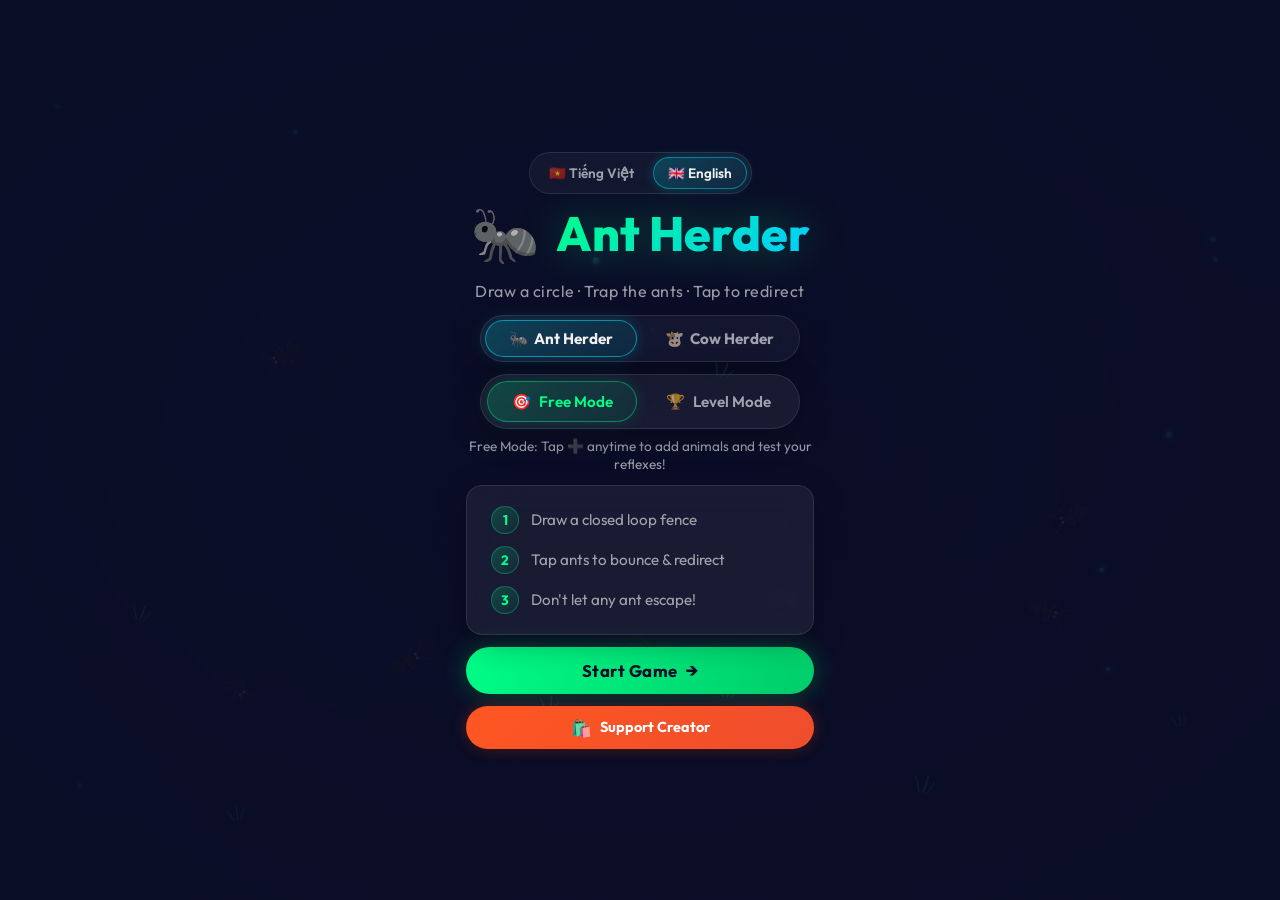
==== commit a2bc15dc: "feat: bump PWA cache to v2.0.0 and enable instant background auto-update for installed users" ====
--- a/index.html
+++ b/index.html
@@ -261,13 +261,23 @@
 
   <!-- PWA Service Worker & Install Handler -->
   <script>
-    // Register Service Worker & Auto Update
+    // Register Service Worker & Auto Update for Installed / Cached Users
     if ('serviceWorker' in navigator) {
+      let refreshing = false;
+
+      // When the new service worker takes over, reload to apply new version
+      navigator.serviceWorker.addEventListener('controllerchange', () => {
+        if (!refreshing) {
+          refreshing = true;
+          window.location.reload();
+        }
+      });
+
       window.addEventListener('load', () => {
         navigator.serviceWorker.register('./sw.js')
           .then((reg) => {
-            console.log('[PWA] Service Worker registered with scope:', reg.scope);
-            reg.update(); // Force check for new version from server
+            console.log('[PWA] Service Worker registered:', reg.scope);
+            reg.update(); // Check for newer version on server
           })
           .catch((err) => console.error('[PWA] Service Worker registration failed:', err));
       });
--- a/style.css
+++ b/style.css
@@ -1221,12 +1221,36 @@
 
   #hud {
     top: 10px;
-    padding: 6px 14px;
+    left: 10px;
+    transform: none;
+    padding: 6px 12px;
     gap: 6px;
+    max-width: calc(100vw - 100px);
+  }
+
+  #hud.visible {
+    opacity: 1;
+    transform: none;
   }
 
   .hud-item {
-    font-size: 0.88rem;
+    font-size: 0.85rem;
+  }
+
+  .hud-divider {
+    height: 14px;
+  }
+
+  #in-game-controls {
+    top: 10px;
+    right: 10px;
+    gap: 6px;
+  }
+
+  .hud-control-btn {
+    width: 34px;
+    height: 34px;
+    font-size: 0.95rem;
   }
 
   #add-ant-btn {
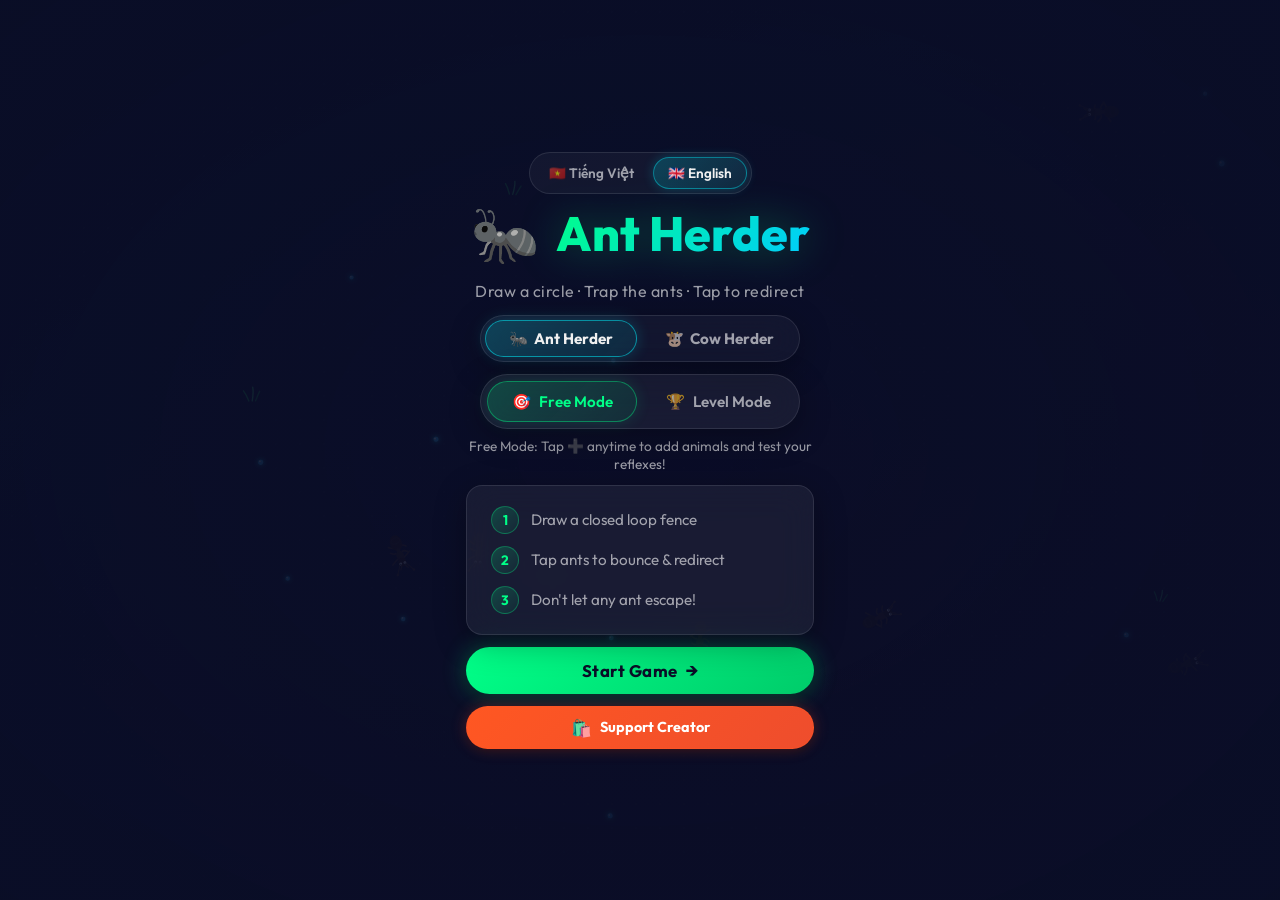
==== commit e4e02b89: "feat: add Patrol Helpers, Milk/Sugar/Gold collection economy, Magnet vacuum, and Farm Upgrades Shop" ====
--- a/index.html
+++ b/index.html
@@ -33,16 +33,79 @@
       <div id="score" class="hud-item">⏱ 00:00</div>
       <div class="hud-divider"></div>
       <div id="ant-count" class="hud-item">🐜 × 0</div>
-    </div>
-
-    <!-- In-Game Controls (Top-Right: Pause & Quick Restart) -->
+      <div class="hud-divider"></div>
+      <div id="resource-count" class="hud-item resource-item" title="Sữa / Hạt Đường thu thập">🥛 0</div>
+    </div>
+
+    <!-- In-Game Controls (Top-Right: Shop, Pause & Quick Restart) -->
     <div id="in-game-controls">
+      <button id="shop-btn" class="hud-control-btn shop-btn" aria-label="Nâng Cấp" title="Cửa hàng nâng cấp / Shop">
+        <span>🛒</span>
+      </button>
       <button id="pause-btn" class="hud-control-btn" aria-label="Tạm dừng" title="Tạm dừng / Pause">
         <span>⏸</span>
       </button>
       <button id="quick-restart-btn" class="hud-control-btn" aria-label="Chơi lại" title="Chơi lại / Restart">
         <span>↻</span>
       </button>
+    </div>
+
+    <!-- Farm Upgrades Modal -->
+    <div id="shop-screen" class="overlay">
+      <div class="overlay-content shop-modal-content">
+        <h2 id="shop-title" class="gameover-title" style="color: var(--neon-cyan);">🛒 Nâng Cấp Nông Trại</h2>
+        <p class="shop-subtitle">Dùng <span id="shop-res-icon">🥛</span> thu thập được để thuê người chăn & nâng cấp!</p>
+        
+        <div class="shop-balance-badge glass-panel">
+          <span>Ví hiện có:</span>
+          <span id="shop-balance-val" class="shop-balance-val">0 🥛</span>
+        </div>
+
+        <div class="shop-items-grid">
+          <!-- Upgrade 1: Helper Patrol -->
+          <div class="shop-card glass-panel" id="upgrade-card-helper">
+            <div class="shop-card-icon">👨‍🌾</div>
+            <div class="shop-card-info">
+              <div class="shop-card-name" id="up-helper-name">Người Chăn Phụ</div>
+              <div class="shop-card-desc" id="up-helper-desc">Chạy tuần tra quanh vòng, đập tay cứu thú chạm rìa!</div>
+              <div class="shop-card-level" id="up-helper-lvl">Cấp: 0/3</div>
+            </div>
+            <button type="button" class="btn-buy" id="btn-buy-helper">
+              <span id="up-helper-cost">5 🥛</span>
+            </button>
+          </div>
+
+          <!-- Upgrade 2: Vacuum Magnet -->
+          <div class="shop-card glass-panel" id="upgrade-card-magnet">
+            <div class="shop-card-icon">🧲</div>
+            <div class="shop-card-info">
+              <div class="shop-card-name" id="up-magnet-name">Nam Châm Tự Động</div>
+              <div class="shop-card-desc" id="up-magnet-desc">Tự động hút sữa/đường rơi trên sân về túi bạn.</div>
+              <div class="shop-card-level" id="up-magnet-lvl">Cấp: 0/2</div>
+            </div>
+            <button type="button" class="btn-buy" id="btn-buy-magnet">
+              <span id="up-magnet-cost">8 🥛</span>
+            </button>
+          </div>
+
+          <!-- Upgrade 3: Bumper Shield -->
+          <div class="shop-card glass-panel" id="upgrade-card-shield">
+            <div class="shop-card-icon">🛡️</div>
+            <div class="shop-card-info">
+              <div class="shop-card-name" id="up-shield-name">Khiên Đàn Hồi</div>
+              <div class="shop-card-desc" id="up-shield-desc">Phản xạ thú lại nếu lỡ chạm mép (cứu thua 1 lần).</div>
+              <div class="shop-card-level" id="up-shield-lvl">Cấp: 0/1</div>
+            </div>
+            <button type="button" class="btn-buy" id="btn-buy-shield">
+              <span id="up-shield-cost">12 🥛</span>
+            </button>
+          </div>
+        </div>
+
+        <button id="close-shop-btn" class="btn-primary" type="button" style="margin-top: 4px;">
+          <span>Tiếp Tục Chơi ▶</span>
+        </button>
+      </div>
     </div>
 
     <!-- Add Ant FAB -->
--- a/style.css
+++ b/style.css
@@ -620,6 +620,24 @@
   transform: scale(0.98);
 }
 
+/* --- Resource Counter in HUD --- */
+.resource-item {
+  color: var(--gold);
+  font-weight: 700;
+  text-shadow: 0 0 10px rgba(255, 215, 0, 0.4);
+  transition: transform 0.2s cubic-bezier(0.175, 0.885, 0.32, 1.275);
+}
+
+.resource-item.bump {
+  animation: resBump 0.35s ease;
+}
+
+@keyframes resBump {
+  0% { transform: scale(1); }
+  50% { transform: scale(1.35); color: #ffffff; text-shadow: 0 0 20px rgba(255, 215, 0, 0.9); }
+  100% { transform: scale(1); }
+}
+
 /* --- In-Game Controls (Top-Right Floating) --- */
 #in-game-controls {
   position: fixed;
@@ -657,6 +675,12 @@
   box-shadow: 0 4px 12px rgba(0, 0, 0, 0.3);
 }
 
+.hud-control-btn.shop-btn {
+  background: linear-gradient(135deg, rgba(234, 179, 8, 0.25), rgba(249, 115, 22, 0.2));
+  border-color: rgba(234, 179, 8, 0.5);
+  color: var(--gold);
+}
+
 .hud-control-btn:hover {
   background: rgba(0, 243, 255, 0.15);
   border-color: var(--neon-cyan);
@@ -665,8 +689,150 @@
   transform: scale(1.08);
 }
 
+.hud-control-btn.shop-btn:hover {
+  background: linear-gradient(135deg, rgba(234, 179, 8, 0.4), rgba(249, 115, 22, 0.35));
+  border-color: var(--gold);
+  color: #fff;
+  box-shadow: 0 0 18px rgba(234, 179, 8, 0.5);
+}
+
 .hud-control-btn:active {
   transform: scale(0.95);
+}
+
+/* --- Farm Shop Modal --- */
+.shop-modal-content {
+  max-width: 420px;
+  gap: 10px;
+}
+
+.shop-subtitle {
+  font-size: 0.82rem;
+  color: var(--text-secondary);
+  text-align: center;
+  margin: -4px 0 2px 0;
+}
+
+.shop-balance-badge {
+  display: flex;
+  align-items: center;
+  justify-content: center;
+  gap: 8px;
+  padding: 8px 18px;
+  border-radius: var(--radius-xl);
+  font-size: 0.95rem;
+  font-weight: 600;
+  color: var(--text-primary);
+  width: 100%;
+}
+
+.shop-balance-val {
+  font-size: 1.15rem;
+  font-weight: 800;
+  color: var(--gold);
+  text-shadow: 0 0 12px rgba(255, 215, 0, 0.4);
+}
+
+.shop-items-grid {
+  display: flex;
+  flex-direction: column;
+  gap: 8px;
+  width: 100%;
+}
+
+.shop-card {
+  display: flex;
+  align-items: center;
+  gap: 12px;
+  padding: 10px 14px;
+  border-radius: var(--radius-lg);
+  border: 1px solid var(--glass-border);
+  transition: all var(--transition-fast);
+}
+
+.shop-card:hover {
+  background: rgba(255, 255, 255, 0.05);
+  border-color: rgba(0, 243, 255, 0.3);
+}
+
+.shop-card-icon {
+  font-size: 1.9rem;
+  flex-shrink: 0;
+  display: flex;
+  align-items: center;
+  justify-content: center;
+  width: 44px;
+  height: 44px;
+  background: rgba(255, 255, 255, 0.04);
+  border-radius: var(--radius-md);
+  border: 1px solid var(--glass-border);
+}
+
+.shop-card-info {
+  flex: 1;
+  display: flex;
+  flex-direction: column;
+  gap: 2px;
+}
+
+.shop-card-name {
+  font-size: 0.95rem;
+  font-weight: 700;
+  color: var(--text-primary);
+}
+
+.shop-card-desc {
+  font-size: 0.76rem;
+  color: var(--text-secondary);
+  line-height: 1.25;
+}
+
+.shop-card-level {
+  font-size: 0.74rem;
+  font-weight: 700;
+  color: var(--neon-cyan);
+  margin-top: 1px;
+}
+
+.btn-buy {
+  padding: 8px 14px;
+  background: linear-gradient(135deg, var(--neon-green), var(--neon-green-dim));
+  border: none;
+  border-radius: var(--radius-md);
+  color: #0a0e27;
+  font-family: var(--font-main);
+  font-size: 0.9rem;
+  font-weight: 800;
+  cursor: pointer;
+  flex-shrink: 0;
+  transition: all var(--transition-fast);
+  box-shadow: 0 0 15px rgba(0, 255, 136, 0.2);
+  white-space: nowrap;
+}
+
+.btn-buy:hover:not(:disabled) {
+  transform: scale(1.06);
+  box-shadow: 0 0 20px rgba(0, 255, 136, 0.4);
+}
+
+.btn-buy:active:not(:disabled) {
+  transform: scale(0.95);
+}
+
+.btn-buy:disabled {
+  background: rgba(255, 255, 255, 0.08);
+  color: var(--text-secondary);
+  box-shadow: none;
+  cursor: not-allowed;
+  opacity: 0.6;
+}
+
+.btn-buy.maxed {
+  background: linear-gradient(135deg, rgba(234, 179, 8, 0.3), rgba(249, 115, 22, 0.3));
+  border: 1px solid var(--gold);
+  color: var(--gold);
+  cursor: default;
+  opacity: 1;
 }
 
 /* --- Toast Notification --- */
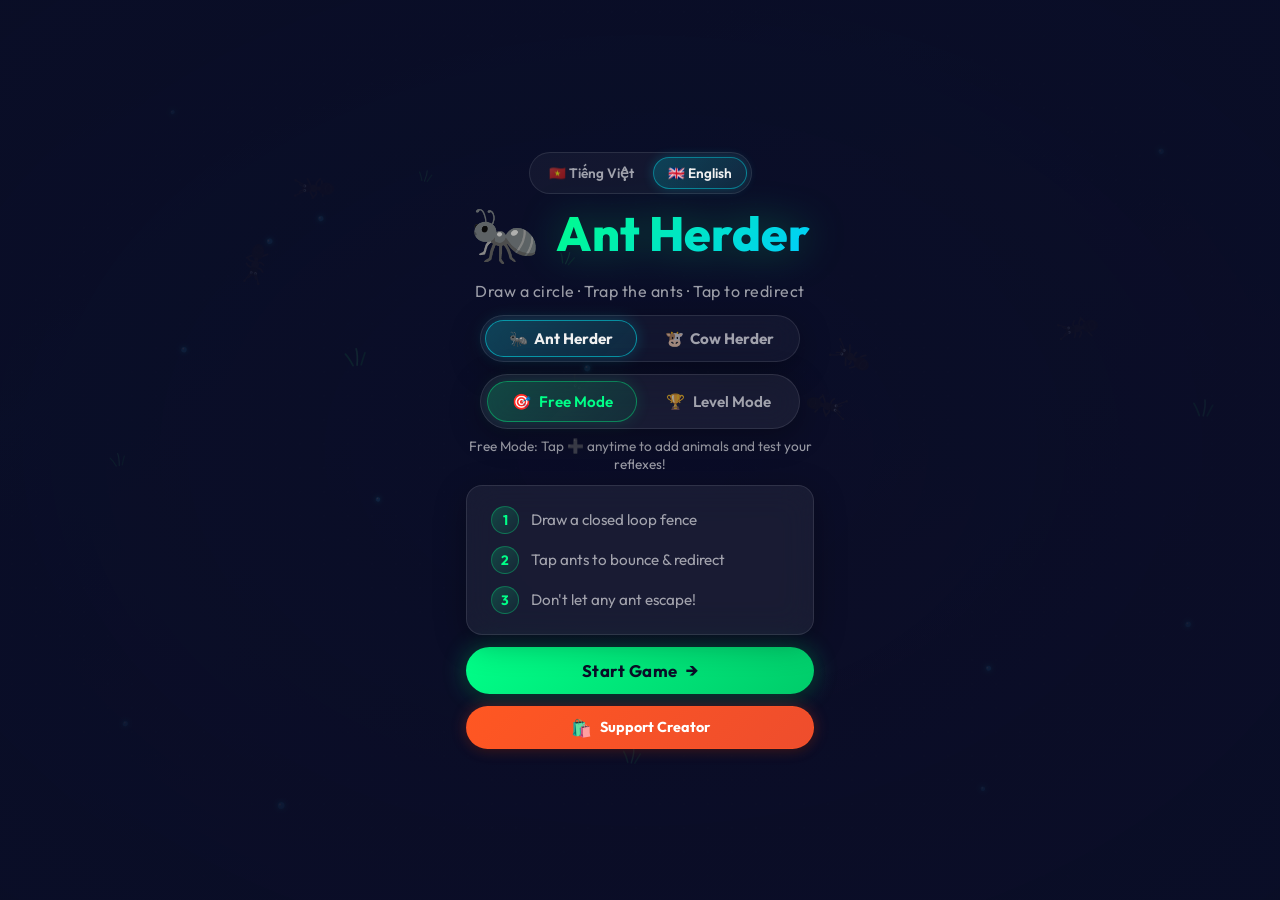
==== commit ca32a0ee: "feat: add 1-click Quick Buy bar, safe pasture zone guide, smooth speed curve, and center-focused inw" ====
--- a/index.html
+++ b/index.html
@@ -37,11 +37,26 @@
       <div id="resource-count" class="hud-item resource-item" title="Sữa / Hạt Đường thu thập">🥛 0</div>
     </div>
 
-    <!-- In-Game Controls (Top-Right: Shop, Pause & Quick Restart) -->
+    <!-- Quick Buy Bar (1-Click Instant In-Game Upgrades) -->
+    <div id="quick-buy-bar" class="quick-buy-bar">
+      <button id="qb-btn-helper" class="quick-buy-btn glass-panel" type="button" title="Thuê Nông Dân Tuần Tra">
+        <span class="qb-icon">👨‍🌾</span>
+        <span class="qb-text">
+          <span class="qb-name" id="qb-helper-name">Nông Dân</span>
+          <span class="qb-cost" id="qb-helper-cost">5 🥛</span>
+        </span>
+      </button>
+      <button id="qb-btn-magnet" class="quick-buy-btn glass-panel" type="button" title="Nam Châm Hút Sữa Tự Động">
+        <span class="qb-icon">🧲</span>
+        <span class="qb-text">
+          <span class="qb-name" id="qb-magnet-name">Nam Châm</span>
+          <span class="qb-cost" id="qb-magnet-cost">8 🥛</span>
+        </span>
+      </button>
+    </div>
+
+    <!-- In-Game Controls (Top-Right: Pause & Quick Restart) -->
     <div id="in-game-controls">
-      <button id="shop-btn" class="hud-control-btn shop-btn" aria-label="Nâng Cấp" title="Cửa hàng nâng cấp / Shop">
-        <span>🛒</span>
-      </button>
       <button id="pause-btn" class="hud-control-btn" aria-label="Tạm dừng" title="Tạm dừng / Pause">
         <span>⏸</span>
       </button>
--- a/style.css
+++ b/style.css
@@ -638,6 +638,98 @@
   100% { transform: scale(1); }
 }
 
+/* --- Quick Buy Bar (1-Click Instant In-Game Upgrades) --- */
+.quick-buy-bar {
+  position: fixed;
+  top: 68px;
+  left: 20px;
+  display: flex;
+  align-items: center;
+  gap: 8px;
+  z-index: 45;
+  opacity: 0;
+  pointer-events: none;
+  transition: opacity var(--transition-normal), transform var(--transition-normal);
+  transform: translateY(-8px);
+}
+
+.quick-buy-bar.visible {
+  opacity: 1;
+  pointer-events: auto;
+  transform: translateY(0);
+}
+
+.quick-buy-btn {
+  display: flex;
+  align-items: center;
+  gap: 6px;
+  padding: 6px 12px;
+  border-radius: var(--radius-xl);
+  background: rgba(16, 22, 58, 0.75);
+  backdrop-filter: blur(12px);
+  -webkit-backdrop-filter: blur(12px);
+  border: 1px solid var(--glass-border);
+  color: var(--text-secondary);
+  font-family: var(--font-main);
+  cursor: pointer;
+  transition: all var(--transition-fast);
+  box-shadow: 0 4px 12px rgba(0, 0, 0, 0.3);
+  opacity: 0.6;
+}
+
+.quick-buy-btn.can-buy {
+  opacity: 1;
+  border-color: rgba(0, 255, 136, 0.6);
+  background: linear-gradient(135deg, rgba(0, 255, 136, 0.2), rgba(16, 22, 58, 0.85));
+  color: #ffffff;
+  box-shadow: 0 0 15px rgba(0, 255, 136, 0.3);
+  animation: qbPulse 1.8s ease-in-out infinite;
+}
+
+@keyframes qbPulse {
+  0%, 100% { transform: scale(1); }
+  50% { transform: scale(1.05); box-shadow: 0 0 20px rgba(0, 255, 136, 0.5); }
+}
+
+.quick-buy-btn.can-buy:hover {
+  transform: scale(1.08);
+  border-color: var(--neon-green);
+  box-shadow: 0 0 25px rgba(0, 255, 136, 0.6);
+}
+
+.quick-buy-btn.can-buy:active {
+  transform: scale(0.95);
+}
+
+.quick-buy-btn.maxed {
+  opacity: 0.45;
+  cursor: default;
+  border-color: var(--glass-border);
+}
+
+.qb-icon {
+  font-size: 1.25rem;
+}
+
+.qb-text {
+  display: flex;
+  flex-direction: column;
+  align-items: flex-start;
+  line-height: 1.1;
+}
+
+.qb-name {
+  font-size: 0.76rem;
+  font-weight: 700;
+  letter-spacing: 0.3px;
+}
+
+.qb-cost {
+  font-size: 0.72rem;
+  font-weight: 800;
+  color: var(--gold);
+}
+
 /* --- In-Game Controls (Top-Right Floating) --- */
 #in-game-controls {
   position: fixed;
@@ -1419,6 +1511,29 @@
     font-size: 0.95rem;
   }
 
+  .quick-buy-bar {
+    top: 50px;
+    left: 10px;
+    gap: 6px;
+  }
+
+  .quick-buy-btn {
+    padding: 4px 8px;
+    gap: 4px;
+  }
+
+  .qb-icon {
+    font-size: 1.05rem;
+  }
+
+  .qb-name {
+    font-size: 0.7rem;
+  }
+
+  .qb-cost {
+    font-size: 0.68rem;
+  }
+
   #add-ant-btn {
     bottom: 20px;
     right: 20px;
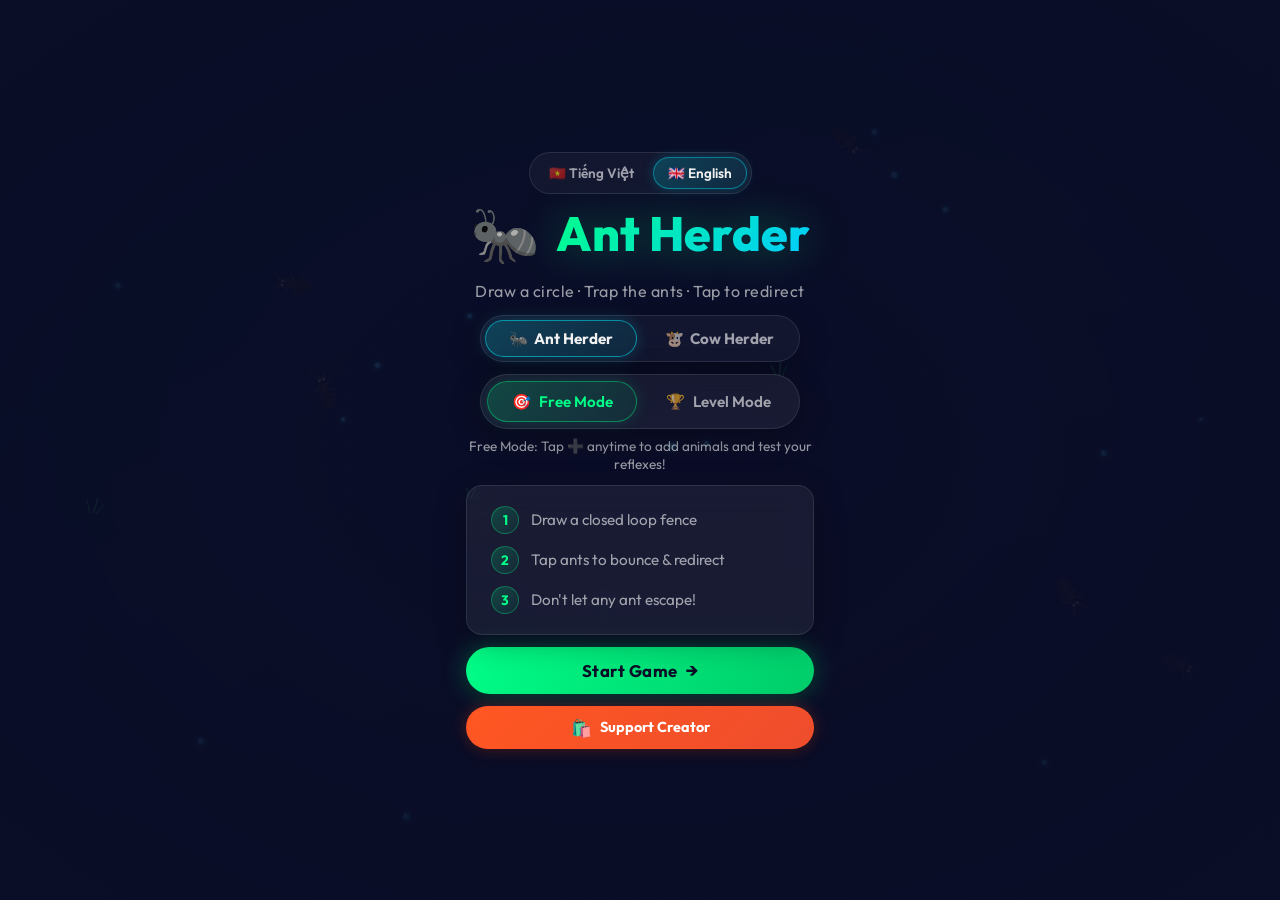
==== commit c20826a2: "feat: add multi-touch 2-4 players support, Gold currency economy, and Helper Reach radius upgrade" ====
--- a/index.html
+++ b/index.html
@@ -35,6 +35,8 @@
       <div id="ant-count" class="hud-item">🐜 × 0</div>
       <div class="hud-divider"></div>
       <div id="resource-count" class="hud-item resource-item" title="Sữa / Hạt Đường thu thập">🥛 0</div>
+      <div class="hud-divider"></div>
+      <div id="gold-count" class="hud-item resource-item gold-item" title="Đồng Vàng Quý Hiếm">🪙 0</div>
     </div>
 
     <!-- Quick Buy Bar (1-Click Instant In-Game Upgrades) -->
@@ -53,6 +55,13 @@
           <span class="qb-cost" id="qb-magnet-cost">8 🥛</span>
         </span>
       </button>
+      <button id="qb-btn-reach" class="quick-buy-btn glass-panel" type="button" title="Mở Rộng Tầm Chặn Của Người Hỗ Trợ">
+        <span class="qb-icon">📢</span>
+        <span class="qb-text">
+          <span class="qb-name" id="qb-reach-name">Tầm Chặn</span>
+          <span class="qb-cost" id="qb-reach-cost">5 🪙</span>
+        </span>
+      </button>
     </div>
 
     <!-- In-Game Controls (Top-Right: Pause & Quick Restart) -->
--- a/style.css
+++ b/style.css
@@ -628,6 +628,12 @@
   transition: transform 0.2s cubic-bezier(0.175, 0.885, 0.32, 1.275);
 }
 
+.resource-item.gold-item {
+  color: var(--gold);
+  font-weight: 800;
+  text-shadow: 0 0 10px rgba(255, 215, 0, 0.45);
+}
+
 .resource-item.bump {
   animation: resBump 0.35s ease;
 }
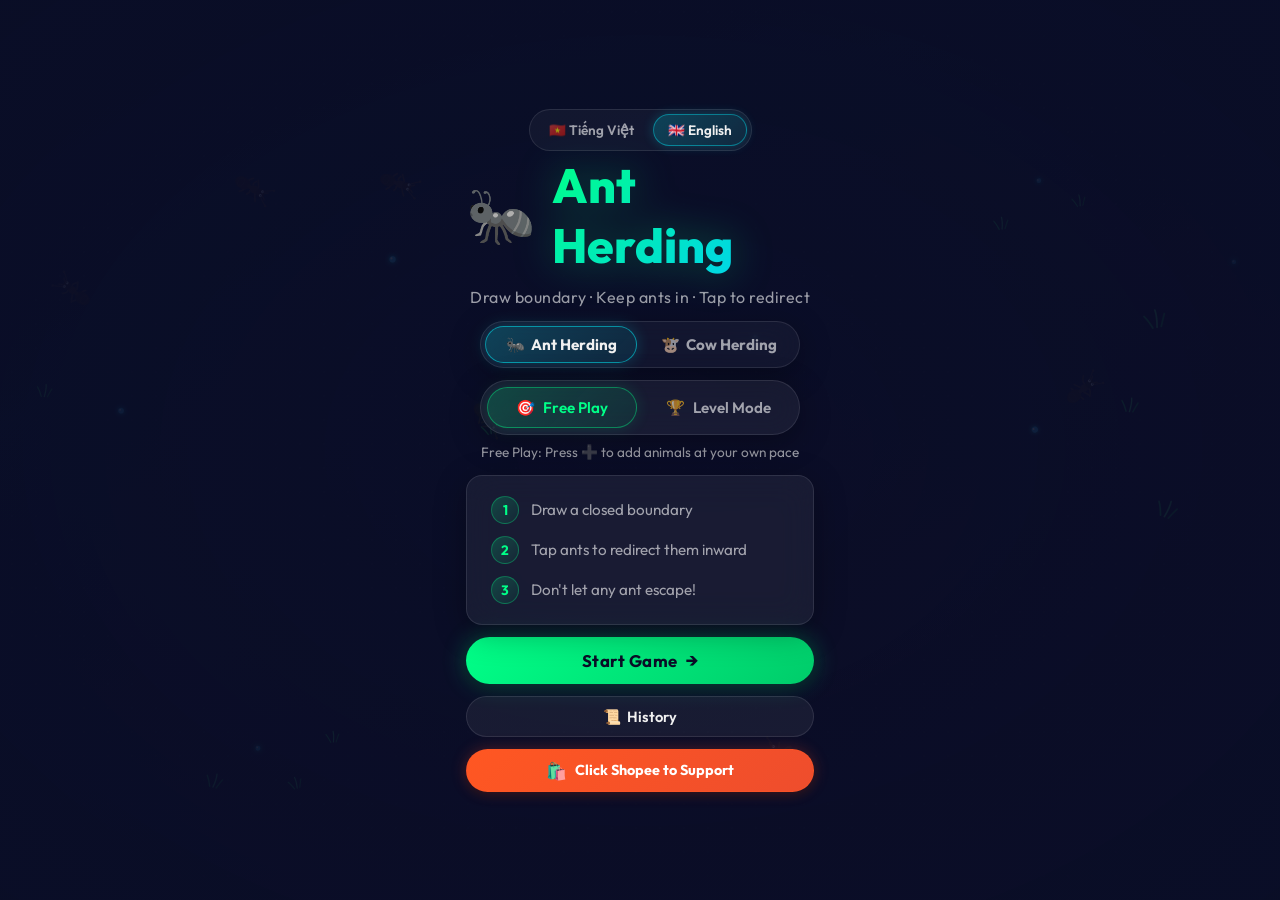
==== commit b6f15453: "feat: add Match History log, balanced AOE farmer stick whack, lowered upgrade costs, and mobile mult" ====
--- a/index.html
+++ b/index.html
@@ -45,27 +45,30 @@
         <span class="qb-icon">👨‍🌾</span>
         <span class="qb-text">
           <span class="qb-name" id="qb-helper-name">Nông Dân</span>
-          <span class="qb-cost" id="qb-helper-cost">5 🥛</span>
+          <span class="qb-cost" id="qb-helper-cost">3 🥛</span>
         </span>
       </button>
       <button id="qb-btn-magnet" class="quick-buy-btn glass-panel" type="button" title="Nam Châm Hút Sữa Tự Động">
         <span class="qb-icon">🧲</span>
         <span class="qb-text">
           <span class="qb-name" id="qb-magnet-name">Nam Châm</span>
-          <span class="qb-cost" id="qb-magnet-cost">8 🥛</span>
+          <span class="qb-cost" id="qb-magnet-cost">5 🥛</span>
         </span>
       </button>
       <button id="qb-btn-reach" class="quick-buy-btn glass-panel" type="button" title="Mở Rộng Tầm Chặn Của Người Hỗ Trợ">
         <span class="qb-icon">📢</span>
         <span class="qb-text">
           <span class="qb-name" id="qb-reach-name">Tầm Chặn</span>
-          <span class="qb-cost" id="qb-reach-cost">5 🪙</span>
+          <span class="qb-cost" id="qb-reach-cost">2 🪙</span>
         </span>
       </button>
     </div>
 
-    <!-- In-Game Controls (Top-Right: Pause & Quick Restart) -->
+    <!-- In-Game Controls (Top-Right: Shop, Pause & Quick Restart) -->
     <div id="in-game-controls">
+      <button id="shop-btn" class="hud-control-btn shop-btn" aria-label="Cửa Hàng Nông Trại" title="Cửa hàng nâng cấp / Shop">
+        <span>🛒</span>
+      </button>
       <button id="pause-btn" class="hud-control-btn" aria-label="Tạm dừng" title="Tạm dừng / Pause">
         <span>⏸</span>
       </button>
@@ -78,11 +81,11 @@
     <div id="shop-screen" class="overlay">
       <div class="overlay-content shop-modal-content">
         <h2 id="shop-title" class="gameover-title" style="color: var(--neon-cyan);">🛒 Nâng Cấp Nông Trại</h2>
-        <p class="shop-subtitle">Dùng <span id="shop-res-icon">🥛</span> thu thập được để thuê người chăn & nâng cấp!</p>
+        <p class="shop-subtitle">Dùng <span id="shop-res-icon">🥛</span> & 🪙 thu thập để thuê người chăn & nâng cấp gậy!</p>
         
         <div class="shop-balance-badge glass-panel">
           <span>Ví hiện có:</span>
-          <span id="shop-balance-val" class="shop-balance-val">0 🥛</span>
+          <span id="shop-balance-val" class="shop-balance-val">0 🥛 | 0 🪙</span>
         </div>
 
         <div class="shop-items-grid">
@@ -91,28 +94,41 @@
             <div class="shop-card-icon">👨‍🌾</div>
             <div class="shop-card-info">
               <div class="shop-card-name" id="up-helper-name">Người Chăn Phụ</div>
-              <div class="shop-card-desc" id="up-helper-desc">Chạy tuần tra quanh vòng, đập tay cứu thú chạm rìa!</div>
-              <div class="shop-card-level" id="up-helper-lvl">Cấp: 0/3</div>
+              <div class="shop-card-desc" id="up-helper-desc">Chạy tuần tra quanh vòng, vung gậy vụt cứu thú chạm rìa!</div>
+              <div class="shop-card-level" id="up-helper-lvl">Cấp: 0/10</div>
             </div>
             <button type="button" class="btn-buy" id="btn-buy-helper">
-              <span id="up-helper-cost">5 🥛</span>
-            </button>
-          </div>
-
-          <!-- Upgrade 2: Vacuum Magnet -->
+              <span id="up-helper-cost">3 🥛</span>
+            </button>
+          </div>
+
+          <!-- Upgrade 2: Long Herding Stick (Tầm Vụt Gậy) -->
+          <div class="shop-card glass-panel" id="upgrade-card-reach">
+            <div class="shop-card-icon">🦯</div>
+            <div class="shop-card-info">
+              <div class="shop-card-name" id="up-reach-name">Gậy Chăn Dài (Tầm Vụt)</div>
+              <div class="shop-card-desc" id="up-reach-desc">Gậy dài hơn, mở rộng vòng vụt chặn thú từ khoảng cách xa!</div>
+              <div class="shop-card-level" id="up-reach-lvl">Cấp: 0/4</div>
+            </div>
+            <button type="button" class="btn-buy gold-btn" id="btn-buy-reach">
+              <span id="up-reach-cost">2 🪙</span>
+            </button>
+          </div>
+
+          <!-- Upgrade 3: Vacuum Magnet -->
           <div class="shop-card glass-panel" id="upgrade-card-magnet">
             <div class="shop-card-icon">🧲</div>
             <div class="shop-card-info">
               <div class="shop-card-name" id="up-magnet-name">Nam Châm Tự Động</div>
-              <div class="shop-card-desc" id="up-magnet-desc">Tự động hút sữa/đường rơi trên sân về túi bạn.</div>
+              <div class="shop-card-desc" id="up-magnet-desc">Tự động hút sữa/đường/vàng rơi trên sân về túi bạn.</div>
               <div class="shop-card-level" id="up-magnet-lvl">Cấp: 0/2</div>
             </div>
             <button type="button" class="btn-buy" id="btn-buy-magnet">
-              <span id="up-magnet-cost">8 🥛</span>
-            </button>
-          </div>
-
-          <!-- Upgrade 3: Bumper Shield -->
+              <span id="up-magnet-cost">5 🥛</span>
+            </button>
+          </div>
+
+          <!-- Upgrade 4: Bumper Shield -->
           <div class="shop-card glass-panel" id="upgrade-card-shield">
             <div class="shop-card-icon">🛡️</div>
             <div class="shop-card-info">
@@ -121,7 +137,7 @@
               <div class="shop-card-level" id="up-shield-lvl">Cấp: 0/1</div>
             </div>
             <button type="button" class="btn-buy" id="btn-buy-shield">
-              <span id="up-shield-cost">12 🥛</span>
+              <span id="up-shield-cost">8 🥛</span>
             </button>
           </div>
         </div>
@@ -199,6 +215,10 @@
           <button id="start-btn" class="btn-primary">
             <span id="start-btn-text">Bắt Đầu</span>
             <span class="btn-arrow">→</span>
+          </button>
+          <button id="history-btn-menu" class="btn-secondary" type="button">
+            <span>📜</span>
+            <span id="history-menu-text">Lịch Sử Đấu</span>
           </button>
           <button id="install-pwa-btn" class="btn-install" type="button">
             <span>📱</span>
@@ -321,6 +341,10 @@
               <span>📤</span>
               <span id="share-btn-text">Chia Sẻ</span>
             </button>
+            <button id="history-btn-gameover" class="btn-secondary" type="button">
+              <span>📜</span>
+              <span id="history-gameover-text">Lịch Sử</span>
+            </button>
             <button id="gameover-menu-btn" class="btn-secondary" type="button">
               <span>🏠</span>
               <span id="gameover-menu-text">Menu</span>
@@ -330,6 +354,28 @@
             <span class="shopee-icon">🛍️</span>
             <span id="shopee-btn-text-2">Click Shopee để ủng hộ</span>
           </a>
+        </div>
+      </div>
+    </div>
+
+    <!-- Match History Modal -->
+    <div id="history-screen" class="overlay">
+      <div class="overlay-content history-modal-content">
+        <h2 id="history-title" class="gameover-title" style="color: var(--neon-cyan);">📜 Lịch Sử Đấu</h2>
+        <p id="history-subtitle" class="history-subtitle">Các ván đấu đã chơi gần đây</p>
+        
+        <div id="history-list" class="history-list glass-panel">
+          <!-- Populated dynamically via JS -->
+        </div>
+
+        <div class="history-actions-row">
+          <button id="clear-history-btn" class="btn-secondary danger" type="button">
+            <span>🗑️</span>
+            <span id="clear-history-text">Xóa Lịch Sử</span>
+          </button>
+          <button id="close-history-btn" class="btn-primary" type="button">
+            <span id="close-history-text">Đóng ▶</span>
+          </button>
         </div>
       </div>
     </div>
--- a/style.css
+++ b/style.css
@@ -1484,12 +1484,21 @@
   }
 
   #hud {
-    top: 10px;
-    left: 10px;
+    top: 8px;
+    left: 8px;
+    right: auto;
     transform: none;
-    padding: 6px 12px;
+    padding: 5px 10px;
     gap: 6px;
-    max-width: calc(100vw - 100px);
+    max-width: calc(100vw - 128px);
+    overflow-x: auto;
+    -webkit-overflow-scrolling: touch;
+    border-radius: var(--radius-md);
+    scrollbar-width: none;
+  }
+
+  #hud::-webkit-scrollbar {
+    display: none;
   }
 
   #hud.visible {
@@ -1498,46 +1507,61 @@
   }
 
   .hud-item {
+    font-size: 0.78rem;
+    letter-spacing: 0.2px;
+  }
+
+  .hud-divider {
+    height: 12px;
+  }
+
+  #in-game-controls {
+    top: 8px;
+    right: 8px;
+    gap: 5px;
+  }
+
+  .hud-control-btn {
+    width: 32px;
+    height: 32px;
     font-size: 0.85rem;
   }
 
-  .hud-divider {
-    height: 14px;
-  }
-
-  #in-game-controls {
-    top: 10px;
-    right: 10px;
-    gap: 6px;
-  }
-
-  .hud-control-btn {
-    width: 34px;
-    height: 34px;
-    font-size: 0.95rem;
-  }
-
   .quick-buy-bar {
-    top: 50px;
-    left: 10px;
-    gap: 6px;
+    top: 48px;
+    left: 8px;
+    right: 8px;
+    gap: 5px;
+    display: flex;
+    flex-wrap: nowrap;
+    overflow-x: auto;
+    -webkit-overflow-scrolling: touch;
+    scrollbar-width: none;
+    max-width: calc(100vw - 16px);
+  }
+
+  .quick-buy-bar::-webkit-scrollbar {
+    display: none;
   }
 
   .quick-buy-btn {
     padding: 4px 8px;
     gap: 4px;
+    border-radius: 10px;
+    flex: 1 1 auto;
+    min-width: fit-content;
   }
 
   .qb-icon {
-    font-size: 1.05rem;
+    font-size: 1rem;
   }
 
   .qb-name {
-    font-size: 0.7rem;
+    font-size: 0.68rem;
   }
 
   .qb-cost {
-    font-size: 0.68rem;
+    font-size: 0.65rem;
   }
 
   #add-ant-btn {
@@ -1652,6 +1676,134 @@
   }
 }
 
+/* --- Match History Modal Styles --- */
+.history-modal-content {
+  max-width: 440px;
+  width: 92%;
+  max-height: 85vh;
+  display: flex;
+  flex-direction: column;
+}
+
+.history-subtitle {
+  font-size: 0.84rem;
+  color: var(--text-secondary);
+  margin-top: -4px;
+  margin-bottom: 6px;
+}
+
+.history-list {
+  display: flex;
+  flex-direction: column;
+  gap: 8px;
+  max-height: 48vh;
+  overflow-y: auto;
+  padding: 8px;
+  border-radius: var(--radius-lg);
+  border: 1px solid var(--glass-border);
+  scrollbar-width: thin;
+}
+
+.history-list::-webkit-scrollbar {
+  width: 5px;
+}
+
+.history-list::-webkit-scrollbar-thumb {
+  background: rgba(255, 255, 255, 0.2);
+  border-radius: 4px;
+}
+
+.history-card {
+  display: flex;
+  align-items: center;
+  justify-content: space-between;
+  padding: 8px 12px;
+  background: rgba(255, 255, 255, 0.04);
+  border: 1px solid var(--glass-border);
+  border-radius: var(--radius-md);
+  transition: all var(--transition-fast);
+}
+
+.history-card:hover {
+  background: rgba(255, 255, 255, 0.08);
+  border-color: rgba(0, 243, 255, 0.35);
+  transform: translateY(-1px);
+}
+
+.history-card-left {
+  display: flex;
+  align-items: center;
+  gap: 10px;
+}
+
+.history-animal-icon {
+  font-size: 1.6rem;
+  display: flex;
+  align-items: center;
+  justify-content: center;
+  width: 38px;
+  height: 38px;
+  background: rgba(255, 255, 255, 0.05);
+  border-radius: var(--radius-md);
+  border: 1px solid var(--glass-border);
+}
+
+.history-main-info {
+  display: flex;
+  flex-direction: column;
+  gap: 2px;
+}
+
+.history-time-survived {
+  font-size: 0.95rem;
+  font-weight: 700;
+  color: var(--text-primary);
+}
+
+.history-details {
+  font-size: 0.75rem;
+  color: var(--text-secondary);
+}
+
+.history-card-right {
+  display: flex;
+  flex-direction: column;
+  align-items: flex-end;
+  gap: 2px;
+}
+
+.history-resources {
+  font-size: 0.8rem;
+  font-weight: 700;
+  color: var(--gold);
+}
+
+.history-date {
+  font-size: 0.68rem;
+  color: rgba(255, 255, 255, 0.4);
+}
+
+.history-empty {
+  text-align: center;
+  padding: 28px 12px;
+  color: var(--text-secondary);
+  font-size: 0.88rem;
+}
+
+.history-actions-row {
+  display: flex;
+  align-items: center;
+  gap: 10px;
+  width: 100%;
+  margin-top: 10px;
+}
+
+.btn-secondary.danger:hover {
+  border-color: #ef4444;
+  color: #ef4444;
+  background: rgba(239, 68, 68, 0.12);
+}
+
 /* --- Utility --- */
 .hidden {
   display: none !important;
